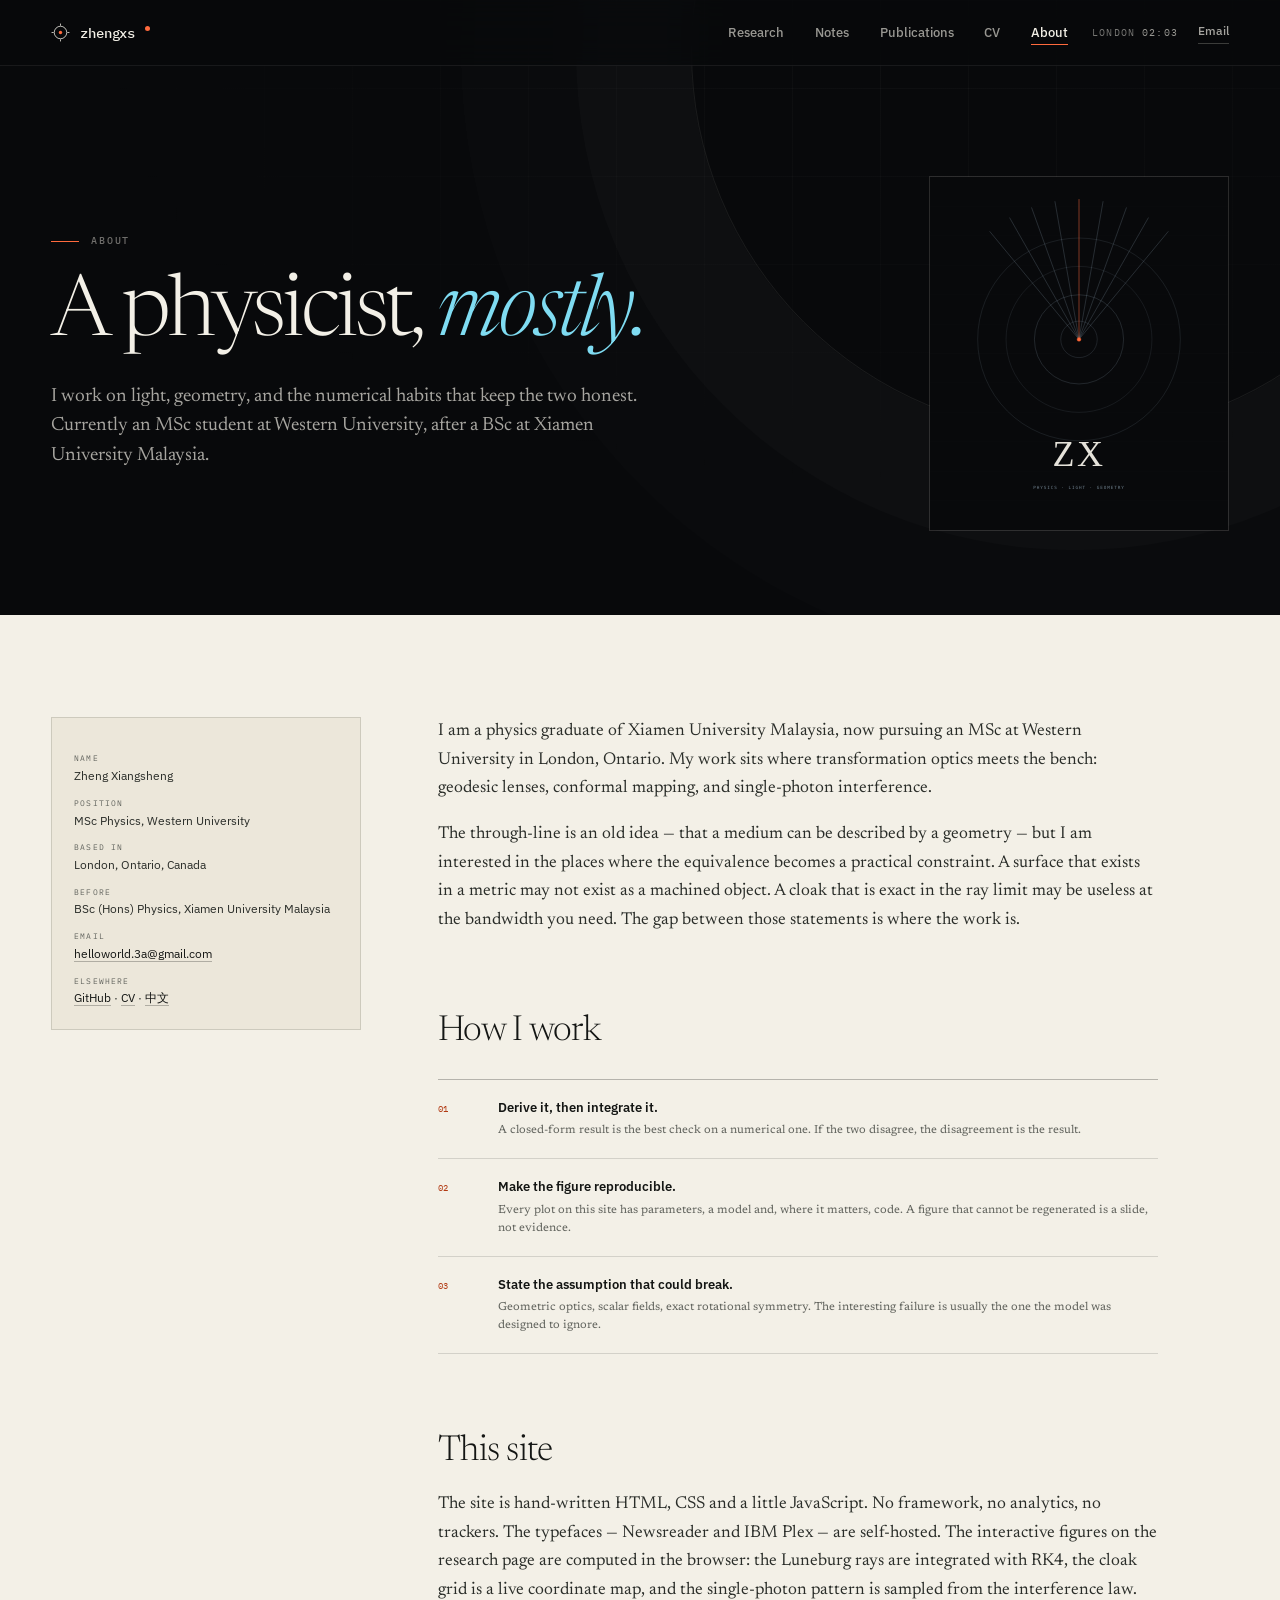
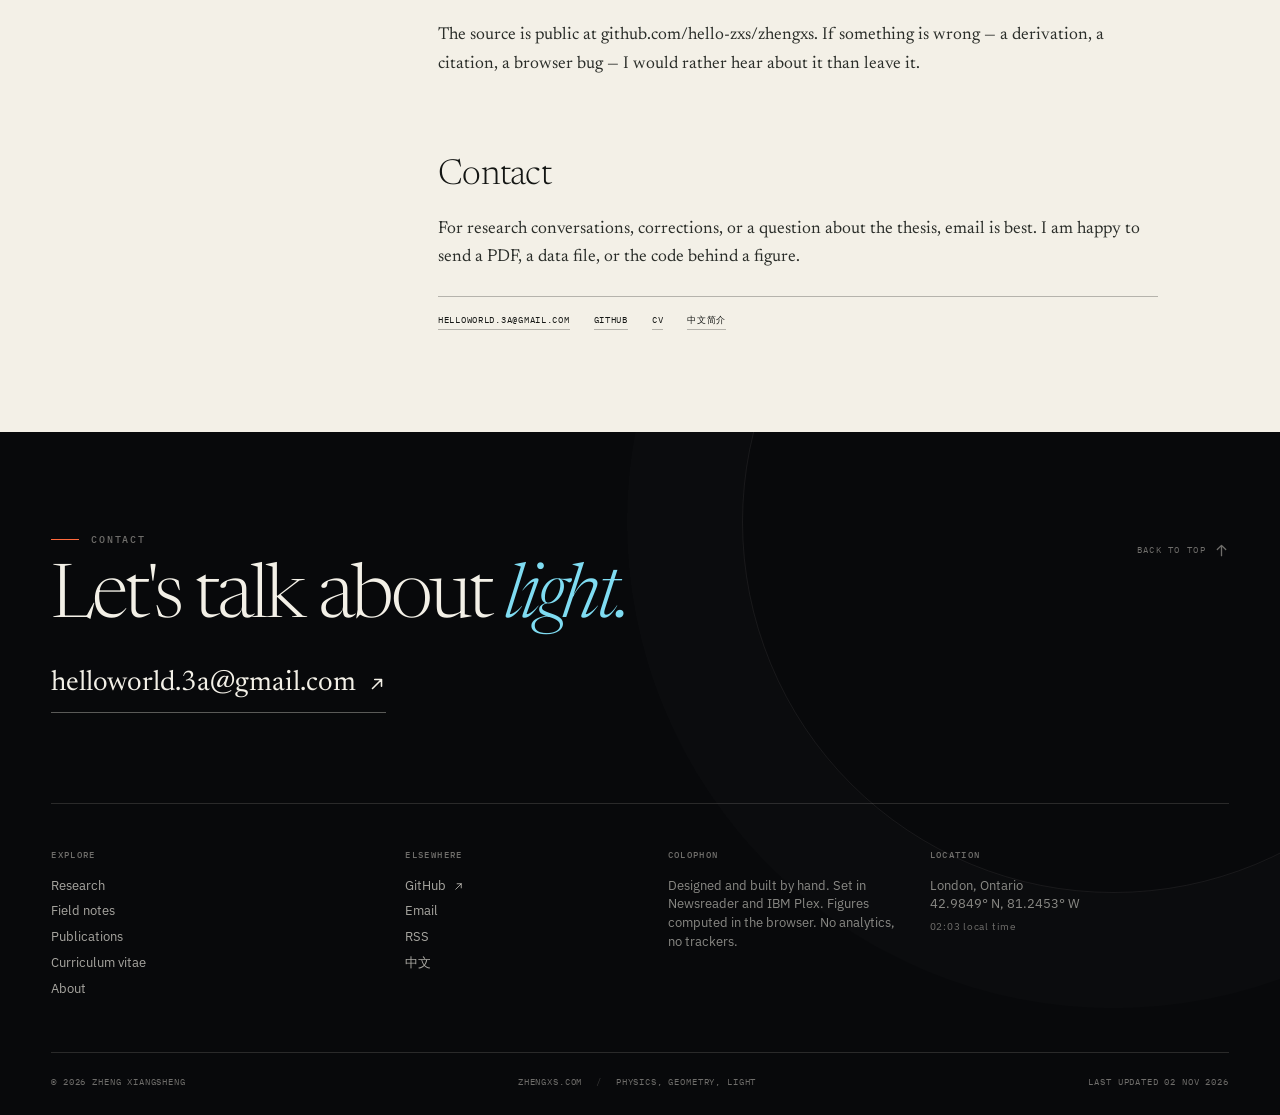
==== about/index.html @ d1e0b10e "Build the zhengxs.com research site" ====
<!doctype html>
<html lang="en">
<head>
<meta charset="utf-8">
<meta name="viewport" content="width=device-width, initial-scale=1">
<title>About — Zheng Xiangsheng</title>
<meta name="description" content="About Zheng Xiangsheng: physics, geometry, code, and the principles behind this site.">
<meta name="author" content="Zheng Xiangsheng">
<link rel="canonical" href="https://zhengxs.com/about/">
<meta name="theme-color" content="#08090B">
<meta name="color-scheme" content="light">
<meta name="robots" content="index, follow">

<meta property="og:type" content="profile">
<meta property="og:site_name" content="Zheng Xiangsheng">
<meta property="og:title" content="About — Zheng Xiangsheng">
<meta property="og:description" content="About Zheng Xiangsheng: physics, geometry, code, and the principles behind this site.">
<meta property="og:url" content="https://zhengxs.com/about/">
<meta property="og:image" content="https://zhengxs.com/assets/images/og.png">
<meta property="og:image:width" content="1200">
<meta property="og:image:height" content="630">
<meta property="og:locale" content="en_CA">

<meta name="twitter:card" content="summary_large_image">
<meta name="twitter:title" content="About — Zheng Xiangsheng">
<meta name="twitter:description" content="About Zheng Xiangsheng: physics, geometry, code, and the principles behind this site.">
<meta name="twitter:image" content="https://zhengxs.com/assets/images/og.png">

<link rel="icon" type="image/svg+xml" href="/assets/images/favicon.svg">
<link rel="icon" type="image/png" sizes="32x32" href="/assets/images/favicon-32.png">
<link rel="apple-touch-icon" href="/assets/images/apple-touch-icon.png">
<link rel="manifest" href="/site.webmanifest">
<link rel="alternate" type="application/rss+xml" title="Field notes — Zheng Xiangsheng" href="/feed.xml">
<link rel="me" href="https://github.com/hello-zxs">

<link rel="preload" href="/assets/fonts/newsreader-var.woff2" as="font" type="font/woff2" crossorigin>
<link rel="preload" href="/assets/fonts/plex-sans-var.woff2" as="font" type="font/woff2" crossorigin>
<link rel="preload" href="/assets/fonts/plex-mono-400.woff2" as="font" type="font/woff2" crossorigin>
<link rel="stylesheet" href="/assets/css/site.css">

<script>
  document.documentElement.classList.add('js');
  window.addEventListener('error', function () {
    document.documentElement.classList.remove('js');
  });
</script>
<script type="application/ld+json">
{
  "@context": "https://schema.org",
  "@type": "Person",
  "name": "Zheng Xiangsheng",
  "url": "https://zhengxs.com/",
  "jobTitle": "Physics MSc student",
  "affiliation": {
    "@type": "Organization",
    "name": "Western University"
  },
  "alumniOf": {
    "@type": "CollegeOrUniversity",
    "name": "Xiamen University Malaysia"
  },
  "knowsAbout": [
    "Transformation optics",
    "Geodesic lenses",
    "Gradient-index optics",
    "Quantum optics"
  ],
  "email": "mailto:helloworld.3a@gmail.com",
  "sameAs": [
    "https://github.com/hello-zxs"
  ]
}
</script>
</head>

<body class="page-inner">
<a class="skip" href="#main">Skip to content</a>
<header class="nav" data-nav>
  <div class="nav__inner">
    <a class="brand" href="/" aria-label="zhengxs — home">
      <svg class="brand__mark" viewBox="0 0 20 20" fill="none" aria-hidden="true">
        <circle cx="10" cy="10" r="6.6" stroke="currentColor" stroke-width="1"/>
        <circle cx="10" cy="10" r="1.8" fill="#FF6A3D"/>
        <path d="M10 .6v2.2M10 17.2v2.2M.6 10h2.2M17.2 10h2.2" stroke="currentColor" stroke-width="1"/>
      </svg>
      <span>zhengxs</span><span class="brand__dot" aria-hidden="true"></span>
    </a>
    <nav class="nav__links" aria-label="Primary">
      <a href="/research/">Research</a><a href="/notes/">Notes</a><a href="/publications/">Publications</a><a href="/cv/">CV</a><a href="/about/" class="is-active" aria-current="page">About</a>
    </nav>
    <div class="nav__meta">
      <span class="nav__clock" data-clock>LONDON <b>--:--</b></span>
      <a class="nav__mail" href="mailto:helloworld.3a@gmail.com">Email</a>
      <button class="nav__menu" type="button" data-menu-open aria-expanded="false" aria-controls="site-menu">
        <span class="nav__menu-lines" aria-hidden="true"><i></i><i></i></span>
        <span class="open-label">Menu</span><span class="close-label">Close</span>
      </button>
    </div>
  </div>
</header>
<div class="menu" id="site-menu" aria-hidden="true">
  <nav class="menu__nav" aria-label="Menu">
    <a href="/"><span>Home</span><em aria-hidden="true">01</em></a><a href="/research/"><span>Research</span><em aria-hidden="true">02</em></a><a href="/notes/"><span>Notes</span><em aria-hidden="true">03</em></a><a href="/publications/"><span>Publications</span><em aria-hidden="true">04</em></a><a href="/cv/"><span>CV</span><em aria-hidden="true">05</em></a><a href="/about/" class="is-active"><span>About</span><em aria-hidden="true">06</em></a><a href="/zh/"><span>中文</span><em aria-hidden="true">07</em></a>
  </nav>
  <div class="menu__foot">
    <div>Physics MSc · Western University<br>London, Ontario, Canada</div>
    <div><a href="mailto:helloworld.3a@gmail.com">helloworld.3a@gmail.com</a><br><a href="https://github.com/hello-zxs">github.com/hello-zxs</a></div>
  </div>
</div>

<main id="main">
<header class="masthead masthead--about">
  <div class="wrap">
    <div class="masthead__grid">
      <div>
        <p class="kicker kicker--light">About</p>
        <h1 class="masthead__title">A physicist, <em>mostly.</em></h1>
        <p class="masthead__dek">I work on light, geometry, and the numerical habits that keep the two honest. Currently an MSc student at Western University, after a BSc at Xiamen University Malaysia.</p>
      </div>
      <img class="masthead__mark" src="/assets/images/mark.svg" alt="A dark identity plate with the letters ZX and a ray diagram." width="760" height="900">
    </div>
  </div>
</header>

<section class="page-body">
  <div class="wrap">
    <div class="about-layout">
      <aside class="about-card reveal">
        <dl>
          <dt>Name</dt>
          <dd>Zheng Xiangsheng</dd>
          <dt>Position</dt>
          <dd>MSc Physics, Western University</dd>
          <dt>Based in</dt>
          <dd>London, Ontario, Canada</dd>
          <dt>Before</dt>
          <dd>BSc (Hons) Physics, Xiamen University Malaysia</dd>
          <dt>Email</dt>
          <dd><a class="text-link" href="mailto:helloworld.3a@gmail.com">helloworld.3a@gmail.com</a></dd>
          <dt>Elsewhere</dt>
          <dd><a class="text-link" href="https://github.com/hello-zxs">GitHub</a> · <a class="text-link" href="/cv/">CV</a> · <a class="text-link" href="/zh/" lang="zh-Hans">中文</a></dd>
        </dl>
      </aside>

      <div class="about-main">
        <div class="reveal">
          <p>I am a physics graduate of Xiamen University Malaysia, now pursuing an MSc at Western University in London, Ontario. My work sits where transformation optics meets the bench: geodesic lenses, conformal mapping, and single-photon interference.</p>
          <p>The through-line is an old idea — that a medium can be described by a geometry — but I am interested in the places where the equivalence becomes a practical constraint. A surface that exists in a metric may not exist as a machined object. A cloak that is exact in the ray limit may be useless at the bandwidth you need. The gap between those statements is where the work is.</p>
        </div>

        <h2>How I work</h2>
        <div class="about-principles reveal">
          <div class="about-principle">
            <span>01</span>
            <div>
              <h3>Derive it, then integrate it.</h3>
              <p>A closed-form result is the best check on a numerical one. If the two disagree, the disagreement is the result.</p>
            </div>
          </div>
          <div class="about-principle">
            <span>02</span>
            <div>
              <h3>Make the figure reproducible.</h3>
              <p>Every plot on this site has parameters, a model and, where it matters, code. A figure that cannot be regenerated is a slide, not evidence.</p>
            </div>
          </div>
          <div class="about-principle">
            <span>03</span>
            <div>
              <h3>State the assumption that could break.</h3>
              <p>Geometric optics, scalar fields, exact rotational symmetry. The interesting failure is usually the one the model was designed to ignore.</p>
            </div>
          </div>
        </div>

        <h2>This site</h2>
        <div class="reveal">
          <p>The site is hand-written HTML, CSS and a little JavaScript. No framework, no analytics, no trackers. The typefaces — Newsreader and IBM Plex — are self-hosted. The interactive figures on the <a href="/research/">research page</a> are computed in the browser: the Luneburg rays are integrated with RK4, the cloak grid is a live coordinate map, and the single-photon pattern is sampled from the interference law.</p>
          <p>The source is public at <a href="https://github.com/hello-zxs/zhengxs">github.com/hello-zxs/zhengxs</a>. If something is wrong — a derivation, a citation, a browser bug — I would rather hear about it than leave it.</p>
        </div>

        <h2>Contact</h2>
        <div class="reveal">
          <p>For research conversations, corrections, or a question about the thesis, email is best. I am happy to send a PDF, a data file, or the code behind a figure.</p>
          <div class="about-contact">
            <a href="mailto:helloworld.3a@gmail.com">helloworld.3a@gmail.com</a>
            <a href="https://github.com/hello-zxs">GitHub</a>
            <a href="/cv/">CV</a>
            <a href="/zh/" lang="zh-Hans">中文简介</a>
          </div>
        </div>
      </div>
    </div>
  </div>
</section>

</main>

<footer class="footer">
  <div class="wrap">
    <div class="footer__cta">
      <div>
        <p class="kicker kicker--light">Contact</p>
        <h2>Let's talk about <em>light.</em></h2>
        <a class="footer__email" href="mailto:helloworld.3a@gmail.com">helloworld.3a@gmail.com <svg class="arr" viewBox="0 0 16 16" aria-hidden="true"><path d="M4 12 12 4M6 4h6v6"/></svg></a>
      </div>
      <a class="footer__toplink" href="#">Back to top <svg class="arr" viewBox="0 0 16 16" aria-hidden="true"><path d="M8 13.5V2.5M3.5 7 8 2.5 12.5 7"/></svg></a>
    </div>
    <div class="footer__grid">
      <div class="footer__col">
        <h3>Explore</h3>
        <a href="/research/">Research</a>
        <a href="/notes/">Field notes</a>
        <a href="/publications/">Publications</a>
        <a href="/cv/">Curriculum vitae</a>
        <a href="/about/">About</a>
      </div>
      <div class="footer__col">
        <h3>Elsewhere</h3>
        <a href="https://github.com/hello-zxs">GitHub <svg class="arr" viewBox="0 0 16 16" aria-hidden="true"><path d="M4 12 12 4M6 4h6v6"/></svg></a>
        <a href="mailto:helloworld.3a@gmail.com">Email</a>
        <a href="/feed.xml">RSS</a>
        <a href="/zh/" lang="zh-Hans">中文</a>
      </div>
      <div class="footer__col">
        <h3>Colophon</h3>
        <p>Designed and built by hand. Set in Newsreader and IBM Plex. Figures computed in the browser. No analytics, no trackers.</p>
      </div>
      <div class="footer__col">
        <h3>Location</h3>
        <p>London, Ontario<br>42.9849° N, 81.2453° W</p>
        <p class="mono"><span data-clock>--:--</span> local time</p>
      </div>
    </div>
    <div class="footer__bottom">
      <span>© 2026 Zheng Xiangsheng</span>
      <span>zhengxs.com <span class="dotsep">/</span> Physics, geometry, light</span>
      <span>Last updated 02 Nov 2026</span>
    </div>
  </div>
</footer>

<script defer src="/assets/js/site.js"></script>

</body>
</html>
---- assets/css/site.css ----
/* ==========================================================================
   zhengxs.com - design system
   Serif for thought, sans for interface, mono for measurement.
   ========================================================================== */

@font-face {
  font-family: "Newsreader";
  src: url("../fonts/newsreader-var.woff2") format("woff2");
  font-weight: 200 800;
  font-style: normal;
  font-display: swap;
}
@font-face {
  font-family: "Newsreader";
  src: url("../fonts/newsreader-italic-var.woff2") format("woff2");
  font-weight: 200 800;
  font-style: italic;
  font-display: swap;
}
@font-face {
  font-family: "IBM Plex Sans";
  src: url("../fonts/plex-sans-var.woff2") format("woff2");
  font-weight: 400 600;
  font-style: normal;
  font-display: swap;
}
@font-face {
  font-family: "IBM Plex Mono";
  src: url("../fonts/plex-mono-400.woff2") format("woff2");
  font-weight: 400;
  font-style: normal;
  font-display: swap;
}
@font-face {
  font-family: "IBM Plex Mono";
  src: url("../fonts/plex-mono-500.woff2") format("woff2");
  font-weight: 500;
  font-style: normal;
  font-display: swap;
}

:root {
  /* palette */
  --void: #08090b;
  --void-2: #0c0e11;
  --void-3: #121519;
  --paper: #f3f0e7;
  --paper-2: #ece7da;
  --paper-3: #e4dece;
  --ink: #141614;
  --ink-2: #2a2d29;
  --muted: #63655f;
  --muted-2: #85877f;
  --hair: rgba(20, 22, 20, 0.14);
  --hair-2: rgba(20, 22, 20, 0.28);
  --hair-dark: rgba(243, 240, 231, 0.14);
  --hair-dark-2: rgba(243, 240, 231, 0.28);
  --light: #f3f0e7;
  --light-2: rgba(243, 240, 231, 0.68);
  --light-3: rgba(243, 240, 231, 0.44);
  --accent: #c2441c;
  --accent-ink: #b23a13;
  --accent-light: #ff6a3d;
  --cyan: #7fdcf2;
  --blue: #205f86;

  /* type */
  --serif: "Newsreader", "Iowan Old Style", "Palatino Linotype", "Songti SC",
    "Noto Serif CJK SC", "Source Han Serif SC", Georgia, serif;
  --sans: "IBM Plex Sans", "Helvetica Neue", Arial, "PingFang SC",
    "Hiragino Sans GB", "Microsoft YaHei", sans-serif;
  --mono: "IBM Plex Mono", "SFMono-Regular", Consolas, "Liberation Mono",
    monospace;
  --zh-serif: "Noto Serif SC", "Source Han Serif SC", "Songti SC", "STSong",
    "SimSun", var(--serif);

  /* metrics */
  --nav-h: 66px;
  --gutter: clamp(20px, 4vw, 56px);
  --max: 1400px;
  --ease: cubic-bezier(0.22, 1, 0.36, 1);
  --ease-io: cubic-bezier(0.65, 0, 0.35, 1);
  --shadow: 0 24px 80px rgba(8, 9, 11, 0.16);
}

/* --------------------------------------------------------------------------
   reset / base
   -------------------------------------------------------------------------- */
*,
*::before,
*::after {
  box-sizing: border-box;
}
html {
  -webkit-text-size-adjust: 100%;
  scroll-behavior: smooth;
  scroll-padding-top: calc(var(--nav-h) + 26px);
}
body {
  margin: 0;
  background: var(--paper);
  color: var(--ink);
  font-family: var(--sans);
  font-size: 16px;
  line-height: 1.6;
  -webkit-font-smoothing: antialiased;
  -moz-osx-font-smoothing: grayscale;
  text-rendering: optimizeLegibility;
  overflow-x: hidden;
}
body.menu-open {
  overflow: hidden;
}
::selection {
  background: var(--accent);
  color: var(--paper);
}
img,
svg,
canvas {
  display: block;
  max-width: 100%;
}
img {
  height: auto;
}
a {
  color: inherit;
  text-decoration: none;
}
button,
input {
  font: inherit;
  color: inherit;
}
button {
  background: none;
  border: 0;
  cursor: pointer;
}
h1,
h2,
h3,
h4,
p,
figure,
blockquote,
ol,
ul {
  margin: 0;
}
ol,
ul {
  padding: 0;
  list-style: none;
}
hr {
  border: 0;
  border-top: 1px solid var(--hair);
}
:focus-visible {
  outline: 2px solid var(--accent);
  outline-offset: 4px;
  border-radius: 1px;
}
.hero :focus-visible,
.masthead :focus-visible,
.thesis-band :focus-visible,
.footer :focus-visible,
.lab :focus-visible,
.nav :focus-visible,
.menu :focus-visible {
  outline-color: var(--accent-light);
}
.skip {
  position: fixed;
  top: 8px;
  left: 8px;
  z-index: 300;
  transform: translateY(-160%);
  padding: 10px 14px;
  background: var(--paper);
  color: var(--ink);
  font: 500 12px/1 var(--mono);
  letter-spacing: 0.04em;
  transition: transform 0.2s var(--ease);
}
.skip:focus {
  transform: none;
}
.wrap {
  width: 100%;
  max-width: var(--max);
  margin-inline: auto;
  padding-inline: var(--gutter);
}
.wrap--narrow {
  max-width: 980px;
}
.wrap--text {
  max-width: 780px;
}
.mono {
  font-family: var(--mono);
  font-size: 11px;
  line-height: 1.5;
  letter-spacing: 0.12em;
  text-transform: uppercase;
}
.sr-only {
  position: absolute;
  width: 1px;
  height: 1px;
  padding: 0;
  margin: -1px;
  overflow: hidden;
  clip: rect(0, 0, 0, 0);
  white-space: nowrap;
  border: 0;
}
.nowrap {
  white-space: nowrap;
}

/* --------------------------------------------------------------------------
   typographic components
   -------------------------------------------------------------------------- */
.kicker {
  display: flex;
  align-items: center;
  gap: 12px;
  font-family: var(--mono);
  font-size: 10px;
  font-weight: 500;
  line-height: 1;
  letter-spacing: 0.18em;
  text-transform: uppercase;
  color: var(--muted);
}
.kicker::before {
  content: "";
  width: 28px;
  height: 1px;
  background: var(--accent);
  flex: 0 0 auto;
}
.kicker--light {
  color: var(--light-3);
}
.kicker--light::before {
  background: var(--accent-light);
}
.kicker__no {
  color: var(--accent-ink);
}
.kicker--light .kicker__no {
  color: var(--accent-light);
}
.h2 {
  font-family: var(--serif);
  font-weight: 300;
  font-size: clamp(2.4rem, 4.6vw, 4.6rem);
  line-height: 0.98;
  letter-spacing: -0.032em;
  text-wrap: balance;
}
.h2 em,
.display em,
.masthead__title em,
.statement__text em {
  font-style: italic;
  font-weight: 300;
}
.lead {
  max-width: 46ch;
  font-family: var(--sans);
  font-size: clamp(1rem, 1.25vw, 1.15rem);
  line-height: 1.55;
  color: var(--light-2);
}
.lead-2 {
  max-width: 58ch;
  font-family: var(--serif);
  font-size: clamp(1.15rem, 1.5vw, 1.4rem);
  line-height: 1.5;
  color: var(--ink-2);
}
.section {
  padding-block: clamp(72px, 10vw, 140px);
}
.section--rule {
  border-top: 1px solid var(--hair);
}
.section-head {
  display: grid;
  grid-template-columns: minmax(0, 1fr) minmax(0, 1fr);
  gap: clamp(24px, 5vw, 88px);
  align-items: end;
  margin-bottom: clamp(40px, 5vw, 72px);
}
.section-head .h2 {
  margin-top: 26px;
}
.section-head__aside {
  max-width: 42ch;
  padding-bottom: 0.5rem;
  font-family: var(--serif);
  font-size: 1.08rem;
  line-height: 1.55;
  color: var(--muted);
}
.section-head__aside a {
  color: var(--ink);
}

/* links */
.link {
  display: inline-flex;
  align-items: center;
  gap: 8px;
  font-family: var(--sans);
  font-size: 13px;
  font-weight: 500;
  line-height: 1.2;
  color: inherit;
  border-bottom: 1px solid var(--hair-dark-2);
  padding-bottom: 3px;
  transition: border-color 0.25s var(--ease), color 0.25s var(--ease);
}
.link:hover {
  border-color: currentColor;
}
.link--light {
  color: var(--light);
  border-color: rgba(243, 240, 231, 0.32);
}
.link--dark {
  color: var(--ink);
  border-color: var(--hair-2);
}
.link--accent {
  color: var(--accent-ink);
  border-color: rgba(194, 68, 28, 0.4);
}
.link .arr {
  transition: transform 0.3s var(--ease);
}
.link:hover .arr {
  transform: translateX(3px);
}

.btn {
  display: inline-flex;
  align-items: center;
  justify-content: center;
  gap: 12px;
  min-height: 48px;
  padding: 0 20px;
  border: 1px solid transparent;
  border-radius: 2px;
  font-family: var(--sans);
  font-size: 12.5px;
  font-weight: 500;
  letter-spacing: 0.01em;
  line-height: 1;
  white-space: nowrap;
  transition: background-color 0.28s var(--ease), color 0.28s var(--ease),
    border-color 0.28s var(--ease), transform 0.28s var(--ease);
}
.btn .arr {
  transition: transform 0.3s var(--ease);
}
.btn:hover .arr {
  transform: translateX(3px);
}
.btn--light {
  background: var(--paper);
  color: var(--ink);
  border-color: var(--paper);
}
.btn--light:hover {
  background: var(--accent);
  border-color: var(--accent);
  color: var(--paper);
}
.btn--dark {
  background: var(--ink);
  color: var(--paper);
  border-color: var(--ink);
}
.btn--dark:hover {
  background: var(--accent);
  border-color: var(--accent);
}
.btn--ghost {
  background: transparent;
  color: var(--light);
  border-color: rgba(243, 240, 231, 0.28);
}
.btn--ghost:hover {
  border-color: var(--light);
  background: rgba(243, 240, 231, 0.06);
}
.btn--line {
  background: transparent;
  color: var(--ink);
  border-color: var(--hair-2);
}
.btn--line:hover {
  background: var(--ink);
  border-color: var(--ink);
  color: var(--paper);
}
.btn--sm {
  min-height: 38px;
  padding: 0 14px;
  font-size: 11.5px;
}
.arr {
  width: 15px;
  height: 15px;
  flex: 0 0 auto;
}
.arr path {
  fill: none;
  stroke: currentColor;
  stroke-width: 1.4;
  stroke-linecap: round;
  stroke-linejoin: round;
}

/* --------------------------------------------------------------------------
   navigation
   -------------------------------------------------------------------------- */
.nav {
  position: fixed;
  inset: 0 0 auto 0;
  z-index: 120;
  height: var(--nav-h);
  background: rgba(8, 9, 11, 0.7);
  border-bottom: 1px solid rgba(243, 240, 231, 0.07);
  -webkit-backdrop-filter: blur(20px) saturate(150%);
  backdrop-filter: blur(20px) saturate(150%);
  transition: background-color 0.35s var(--ease),
    border-color 0.35s var(--ease);
}
.nav.is-scrolled {
  background: rgba(8, 9, 11, 0.96);
  border-bottom-color: rgba(243, 240, 231, 0.12);
}
.page-paper .nav {
  background: rgba(8, 9, 11, 0.95);
}
.page-paper .nav.is-scrolled {
  background: rgba(8, 9, 11, 0.98);
}
.nav__inner {
  width: 100%;
  max-width: var(--max);
  height: 100%;
  margin-inline: auto;
  padding-inline: var(--gutter);
  display: flex;
  align-items: center;
  justify-content: space-between;
  gap: 24px;
}
.brand {
  display: inline-flex;
  align-items: center;
  gap: 10px;
  color: var(--light);
  font-family: var(--mono);
  font-size: 14px;
  font-weight: 500;
  letter-spacing: -0.01em;
  line-height: 1;
}
.brand__mark {
  width: 19px;
  height: 19px;
  color: rgba(243, 240, 231, 0.82);
  transition: transform 0.6s var(--ease);
}
.brand:hover .brand__mark {
  transform: rotate(90deg);
}
.brand__dot {
  display: inline-block;
  align-self: flex-start;
  width: 5px;
  height: 5px;
  margin-top: 3px;
  border-radius: 50%;
  background: var(--accent-light);
}
.nav__links {
  display: flex;
  align-items: center;
  gap: clamp(18px, 2.4vw, 36px);
  margin-left: auto;
}
.nav__links a {
  position: relative;
  padding: 6px 0;
  font-family: var(--sans);
  font-size: 12.5px;
  font-weight: 500;
  line-height: 1;
  color: rgba(243, 240, 231, 0.62);
  transition: color 0.25s var(--ease);
}
.nav__links a::after {
  content: "";
  position: absolute;
  left: 0;
  bottom: 0;
  width: 100%;
  height: 1px;
  background: var(--accent-light);
  transform: scaleX(0);
  transform-origin: left;
  transition: transform 0.35s var(--ease);
}
.nav__links a:hover,
.nav__links a.is-active {
  color: var(--light);
}
.nav__links a:hover::after,
.nav__links a.is-active::after {
  transform: scaleX(1);
}
.nav__meta {
  display: flex;
  align-items: center;
  gap: 20px;
  min-width: 0;
}
.nav__clock {
  font-family: var(--mono);
  font-size: 9.5px;
  font-weight: 400;
  letter-spacing: 0.12em;
  color: rgba(243, 240, 231, 0.48);
  white-space: nowrap;
  font-variant-numeric: tabular-nums;
}
.nav__clock b {
  font-weight: 400;
  color: rgba(243, 240, 231, 0.62);
}
.nav__mail {
  font-family: var(--sans);
  font-size: 12px;
  font-weight: 500;
  color: rgba(243, 240, 231, 0.68);
  border-bottom: 1px solid rgba(243, 240, 231, 0.22);
  padding-bottom: 2px;
  transition: color 0.25s var(--ease), border-color 0.25s var(--ease);
}
.nav__mail:hover {
  color: var(--light);
  border-color: var(--light);
}
.nav__menu {
  display: none;
  align-items: center;
  gap: 9px;
  padding: 8px 0;
  color: var(--light);
  font-family: var(--mono);
  font-size: 9.5px;
  letter-spacing: 0.14em;
  text-transform: uppercase;
}
.nav__menu-lines {
  display: flex;
  flex-direction: column;
  gap: 4px;
}
.nav__menu-lines i {
  display: block;
  width: 18px;
  height: 1px;
  background: currentColor;
  transition: transform 0.3s var(--ease);
}
.nav__menu .close-label {
  display: none;
}
body.menu-open .nav__menu .open-label,
body.menu-open .nav__menu-lines {
  display: none;
}
body.menu-open .nav__menu .close-label {
  display: inline;
}

/* mobile menu */
.menu {
  position: fixed;
  inset: 0;
  z-index: 110;
  background: var(--void);
  color: var(--light);
  display: flex;
  flex-direction: column;
  padding: calc(var(--nav-h) + 24px) var(--gutter) 32px;
  opacity: 0;
  visibility: hidden;
  transition: opacity 0.4s var(--ease), visibility 0.4s;
  overflow-y: auto;
}
.menu.is-open {
  opacity: 1;
  visibility: visible;
}
.menu__nav {
  display: flex;
  flex-direction: column;
  border-top: 1px solid var(--hair-dark);
}
.menu__nav a {
  display: flex;
  align-items: baseline;
  justify-content: space-between;
  gap: 24px;
  padding: 18px 0;
  border-bottom: 1px solid var(--hair-dark);
  font-family: var(--serif);
  font-size: clamp(2rem, 7vw, 3rem);
  font-weight: 300;
  letter-spacing: -0.02em;
  line-height: 1;
  opacity: 0;
  transform: translateY(12px);
  transition: opacity 0.5s var(--ease), transform 0.5s var(--ease);
}
.menu.is-open .menu__nav a {
  opacity: 1;
  transform: none;
}
.menu__nav a span {
  flex: 1;
}
.menu__nav a em {
  font-family: var(--mono);
  font-size: 10px;
  font-style: normal;
  letter-spacing: 0.14em;
  color: var(--accent-light);
}
.menu__foot {
  margin-top: auto;
  padding-top: 40px;
  display: flex;
  flex-wrap: wrap;
  gap: 16px 32px;
  justify-content: space-between;
  align-items: end;
  font-family: var(--mono);
  font-size: 10px;
  letter-spacing: 0.1em;
  text-transform: uppercase;
  color: var(--light-3);
}
.menu__foot a {
  color: var(--light-2);
  border-bottom: 1px solid var(--hair-dark-2);
  padding-bottom: 3px;
}

/* --------------------------------------------------------------------------
   home hero
   -------------------------------------------------------------------------- */
.page-home {
  background: var(--paper);
}
.hero {
  position: relative;
  display: flex;
  flex-direction: column;
  justify-content: space-between;
  min-height: 100svh;
  padding: calc(var(--nav-h) + 34px) 0 0;
  background: var(--void);
  color: var(--light);
  overflow: hidden;
  isolation: isolate;
}
.hero__canvas {
  position: absolute;
  inset: 0 0 0 auto;
  width: 62%;
  height: 100%;
  z-index: 0;
  cursor: crosshair;
}
.hero__veil {
  position: absolute;
  inset: 0;
  z-index: 1;
  pointer-events: none;
  background:
    radial-gradient(110% 90% at 20% 40%, rgba(8, 9, 11, 0.93) 0%, rgba(8, 9, 11, 0.55) 40%, rgba(8, 9, 11, 0) 62%),
    linear-gradient(180deg, rgba(8, 9, 11, 0.55) 0%, rgba(8, 9, 11, 0) 26%, rgba(8, 9, 11, 0) 72%, rgba(8, 9, 11, 0.72) 100%);
}
.hero__inner {
  position: relative;
  z-index: 2;
  width: 100%;
  max-width: var(--max);
  margin: 0 auto;
  padding: 0 var(--gutter);
  flex: 1;
  display: flex;
  align-items: center;
}
.hero__copy {
  width: min(100%, 820px);
  padding: clamp(28px, 5vh, 64px) 0;
}
.eyebrow {
  display: flex;
  align-items: center;
  gap: 10px;
  margin-bottom: clamp(22px, 3.4vh, 40px);
  font-family: var(--mono);
  font-size: 10px;
  font-weight: 500;
  letter-spacing: 0.18em;
  text-transform: uppercase;
  color: var(--light-3);
}
.eyebrow::before {
  content: "";
  width: 7px;
  height: 7px;
  border-radius: 50%;
  background: var(--accent-light);
  box-shadow: 0 0 14px rgba(255, 106, 61, 0.65);
}
.display {
  font-family: var(--serif);
  font-weight: 300;
  font-size: clamp(3.4rem, 8.2vw, 8.4rem);
  line-height: 0.9;
  letter-spacing: -0.045em;
  text-wrap: balance;
}
.display em {
  color: var(--paper);
}
.display .display__dot {
  display: inline-block;
  width: 0.16em;
  height: 0.16em;
  min-width: 9px;
  min-height: 9px;
  margin-left: 0.04em;
  border-radius: 50%;
  background: var(--accent-light);
  vertical-align: 0.08em;
}
.hero .lead {
  margin-top: clamp(22px, 3.2vh, 34px);
  max-width: 44ch;
}
.hero__actions {
  display: flex;
  flex-wrap: wrap;
  align-items: center;
  gap: 14px 28px;
  margin-top: clamp(26px, 4vh, 42px);
}
.hero__instrument {
  position: absolute;
  z-index: 2;
  right: var(--gutter);
  top: calc(var(--nav-h) + 28px);
  display: flex;
  flex-direction: column;
  align-items: flex-end;
  gap: 7px;
  font-family: var(--mono);
  font-size: 9px;
  line-height: 1.5;
  letter-spacing: 0.14em;
  text-transform: uppercase;
  color: rgba(243, 240, 231, 0.38);
  text-align: right;
  pointer-events: none;
}
.hero__instrument b {
  font-weight: 400;
  color: rgba(243, 240, 231, 0.68);
}
.hero__hint {
  position: absolute;
  z-index: 2;
  right: var(--gutter);
  bottom: 132px;
  display: flex;
  align-items: center;
  gap: 9px;
  font-family: var(--mono);
  font-size: 9px;
  letter-spacing: 0.14em;
  text-transform: uppercase;
  color: rgba(243, 240, 231, 0.32);
  pointer-events: none;
}
.hero__hint i {
  display: block;
  width: 22px;
  height: 1px;
  background: rgba(243, 240, 231, 0.28);
}
.hero__foot {
  position: relative;
  z-index: 2;
  display: grid;
  grid-template-columns: 1.25fr 1fr 1.1fr 1fr;
  border-top: 1px solid var(--hair-dark);
  background: rgba(8, 9, 11, 0.28);
  -webkit-backdrop-filter: blur(6px);
  backdrop-filter: blur(6px);
}
.hero__datum {
  min-width: 0;
  padding: 17px var(--gutter) 19px;
  border-left: 1px solid var(--hair-dark);
}
.hero__datum:first-child {
  border-left: 0;
}
.hero__datum span {
  display: block;
  margin-bottom: 6px;
  font-family: var(--mono);
  font-size: 8.5px;
  font-weight: 500;
  letter-spacing: 0.16em;
  text-transform: uppercase;
  color: var(--light-3);
}
.hero__datum strong {
  display: flex;
  align-items: center;
  gap: 8px;
  font-family: var(--sans);
  font-size: 12.5px;
  font-weight: 400;
  line-height: 1.3;
  color: rgba(243, 240, 231, 0.8);
}
.hero__datum .dot {
  width: 5px;
  height: 5px;
  border-radius: 50%;
  background: var(--accent-light);
  box-shadow: 0 0 10px rgba(255, 106, 61, 0.6);
  flex: 0 0 auto;
}
.hero__caption {
  position: absolute;
  z-index: 2;
  left: 50%;
  bottom: 96px;
  max-width: 360px;
  font-family: var(--mono);
  font-size: 8.5px;
  line-height: 1.6;
  letter-spacing: 0.1em;
  text-transform: uppercase;
  color: rgba(243, 240, 231, 0.3);
  pointer-events: none;
}

/* --------------------------------------------------------------------------
   statement
   -------------------------------------------------------------------------- */
.statement {
  padding-block: clamp(78px, 11vw, 150px);
  border-bottom: 1px solid var(--hair);
}
.statement__grid {
  display: grid;
  grid-template-columns: minmax(0, 2fr) minmax(0, 1fr);
  gap: clamp(32px, 7vw, 120px);
  align-items: start;
}
.statement__text {
  max-width: 20ch;
  margin-top: 28px;
  font-family: var(--serif);
  font-weight: 300;
  font-size: clamp(2.2rem, 5vw, 4.9rem);
  line-height: 1.02;
  letter-spacing: -0.035em;
  text-wrap: balance;
}
.statement__text em {
  color: var(--accent-ink);
}
.statement__side {
  max-width: 40ch;
  padding-top: 42px;
}
.statement__side p {
  font-family: var(--serif);
  font-size: 1.05rem;
  line-height: 1.62;
  color: var(--ink-2);
}
.statement__side p + p {
  margin-top: 1em;
  color: var(--muted);
}
.statement__side .link {
  margin-top: 24px;
  color: var(--ink);
}
.statement__meta {
  display: flex;
  flex-wrap: wrap;
  gap: 10px 22px;
  margin-top: 38px;
  padding-top: 18px;
  border-top: 1px solid var(--hair);
  font-family: var(--mono);
  font-size: 9.5px;
  letter-spacing: 0.12em;
  text-transform: uppercase;
  color: var(--muted);
}
.statement__meta span {
  display: inline-flex;
  align-items: center;
  gap: 8px;
}
.statement__meta i {
  width: 4px;
  height: 4px;
  border-radius: 50%;
  background: var(--accent);
}

/* --------------------------------------------------------------------------
   research threads
   -------------------------------------------------------------------------- */
.threads {
  display: grid;
  grid-template-columns: repeat(3, minmax(0, 1fr));
  gap: clamp(18px, 2.6vw, 34px);
}
.thread {
  display: flex;
  flex-direction: column;
  min-width: 0;
}
.thread__fig {
  position: relative;
  aspect-ratio: 4 / 3;
  overflow: hidden;
  background: var(--void);
  border-radius: 2px;
  isolation: isolate;
}
.thread__fig img {
  width: 100%;
  height: 100%;
  object-fit: cover;
  transition: transform 0.9s var(--ease);
  opacity: 1;
}
.thread:hover .thread__fig img {
  transform: scale(1.035);
  opacity: 1;
}
.thread__fig::after {
  content: "";
  position: absolute;
  inset: 0;
  border: 1px solid rgba(243, 240, 231, 0.08);
  pointer-events: none;
}
.thread__body {
  display: flex;
  flex-direction: column;
  flex: 1;
  padding-top: 18px;
}
.thread__top {
  display: flex;
  align-items: baseline;
  justify-content: space-between;
  gap: 12px;
  margin-bottom: 12px;
}
.thread__no {
  font-family: var(--mono);
  font-size: 9.5px;
  letter-spacing: 0.14em;
  color: var(--accent-ink);
}
.thread__tag {
  font-family: var(--mono);
  font-size: 8.5px;
  letter-spacing: 0.12em;
  text-transform: uppercase;
  color: var(--muted);
}
.thread h3 {
  font-family: var(--serif);
  font-weight: 300;
  font-size: clamp(1.55rem, 2vw, 2rem);
  line-height: 1.05;
  letter-spacing: -0.02em;
}
.thread__body p {
  margin-top: 10px;
  max-width: 34ch;
  font-family: var(--sans);
  font-size: 13.5px;
  line-height: 1.55;
  color: var(--muted);
}
.thread__more {
  display: inline-flex;
  align-items: center;
  gap: 8px;
  margin-top: auto;
  padding-top: 18px;
  font-family: var(--mono);
  font-size: 9px;
  letter-spacing: 0.14em;
  text-transform: uppercase;
  color: var(--ink);
}
.thread__more .arr {
  width: 13px;
  height: 13px;
  transition: transform 0.3s var(--ease);
}
.thread:hover .thread__more .arr {
  transform: translateX(4px);
}

/* --------------------------------------------------------------------------
   thesis band
   -------------------------------------------------------------------------- */
.thesis-band {
  position: relative;
  overflow: hidden;
  background: var(--void);
  color: var(--light);
  padding-block: clamp(76px, 10vw, 132px);
  isolation: isolate;
}
.thesis-band::before {
  content: "";
  position: absolute;
  z-index: -1;
  width: 70vw;
  height: 70vw;
  max-width: 900px;
  max-height: 900px;
  right: -22vw;
  top: -28vw;
  border: 1px solid rgba(243, 240, 231, 0.06);
  border-radius: 50%;
  box-shadow: 0 0 0 12vw rgba(243, 240, 231, 0.012),
    0 0 0 24vw rgba(243, 240, 231, 0.008);
  pointer-events: none;
}
.thesis-band__grid {
  display: grid;
  grid-template-columns: minmax(0, 1.08fr) minmax(0, 0.92fr);
  gap: clamp(36px, 6vw, 96px);
  align-items: center;
}
.thesis-band .kicker {
  color: var(--light-3);
}
.thesis-band h2 {
  max-width: 16ch;
  margin-top: 24px;
  font-family: var(--serif);
  font-weight: 300;
  font-size: clamp(2.5rem, 4.4vw, 4.5rem);
  line-height: 1;
  letter-spacing: -0.035em;
  text-wrap: balance;
}
.thesis-band h2 em {
  color: var(--cyan);
  font-style: italic;
}
.thesis-band__dek {
  max-width: 48ch;
  margin-top: 24px;
  font-family: var(--serif);
  font-size: 1.12rem;
  line-height: 1.55;
  color: var(--light-2);
}
.thesis-band__meta {
  display: flex;
  flex-wrap: wrap;
  gap: 8px 24px;
  margin-top: 22px;
  font-family: var(--mono);
  font-size: 9px;
  letter-spacing: 0.12em;
  text-transform: uppercase;
  color: var(--light-3);
}
.thesis-band__actions {
  display: flex;
  flex-wrap: wrap;
  gap: 12px;
  margin-top: 30px;
}
.thesis-band__fig {
  position: relative;
  min-width: 0;
}
.thesis-band__fig img {
  width: 100%;
  border: 1px solid rgba(243, 240, 231, 0.1);
  background: var(--void);
}
.thesis-band__fig figcaption {
  margin-top: 12px;
  font-family: var(--mono);
  font-size: 9.5px;
  line-height: 1.6;
  letter-spacing: 0.1em;
  text-transform: uppercase;
  color: rgba(243, 240, 231, 0.55);
}

/* --------------------------------------------------------------------------
   notes list
   -------------------------------------------------------------------------- */
.notes-section {
  background: var(--paper-2);
  border-top: 1px solid var(--hair);
  border-bottom: 1px solid var(--hair);
}
.notes-list {
  border-top: 1px solid var(--hair);
}
.note-row {
  position: relative;
  display: grid;
  grid-template-columns: 58px 150px minmax(0, 1fr) 160px;
  gap: 24px;
  align-items: baseline;
  padding: 26px 10px 26px 0;
  border-bottom: 1px solid var(--hair);
  transition: background-color 0.3s var(--ease), padding-left 0.3s var(--ease);
}
.note-row:hover {
  background: rgba(255, 255, 255, 0.28);
  padding-left: 12px;
}
.note-row__index {
  font-family: var(--mono);
  font-size: 9.5px;
  letter-spacing: 0.1em;
  color: var(--accent-ink);
}
.note-row__date {
  font-family: var(--mono);
  font-size: 9.5px;
  letter-spacing: 0.08em;
  text-transform: uppercase;
  color: var(--muted);
}
.note-row__main h3 {
  font-family: var(--serif);
  font-weight: 300;
  font-size: clamp(1.4rem, 2.2vw, 2rem);
  line-height: 1.12;
  letter-spacing: -0.02em;
}
.note-row__main p {
  max-width: 58ch;
  margin-top: 7px;
  font-family: var(--sans);
  font-size: 13px;
  line-height: 1.5;
  color: var(--muted);
}
.note-row__meta {
  display: flex;
  flex-direction: column;
  align-items: flex-end;
  gap: 5px;
  font-family: var(--mono);
  font-size: 8.5px;
  letter-spacing: 0.1em;
  text-transform: uppercase;
  color: var(--muted);
  text-align: right;
}
.note-row__meta .arr {
  width: 14px;
  height: 14px;
  margin-top: 10px;
  color: var(--ink);
  transition: transform 0.3s var(--ease);
}
.note-row:hover .note-row__meta .arr {
  transform: translate(3px, -3px);
}

/* --------------------------------------------------------------------------
   now panel
   -------------------------------------------------------------------------- */
.now {
  padding-block: clamp(68px, 8vw, 104px);
}
.now__head {
  display: flex;
  align-items: end;
  justify-content: space-between;
  gap: 24px;
  margin-bottom: 34px;
}
.now__head .h2 {
  margin-top: 22px;
  font-size: clamp(2rem, 3.6vw, 3.6rem);
}
.now__grid {
  display: grid;
  grid-template-columns: repeat(4, minmax(0, 1fr));
  border-top: 1px solid var(--hair-2);
  border-bottom: 1px solid var(--hair-2);
}
.now__cell {
  min-width: 0;
  padding: 24px 26px 28px 0;
  border-left: 1px solid var(--hair);
}
.now__cell:first-child {
  border-left: 0;
}
.now__cell + .now__cell {
  padding-left: 26px;
}
.now__cell span {
  display: block;
  margin-bottom: 12px;
  font-family: var(--mono);
  font-size: 8.5px;
  letter-spacing: 0.16em;
  text-transform: uppercase;
  color: var(--muted);
}
.now__cell strong {
  display: block;
  max-width: 26ch;
  font-family: var(--serif);
  font-size: 1.18rem;
  font-weight: 400;
  line-height: 1.3;
  color: var(--ink);
}
.now__cell small {
  display: block;
  margin-top: 10px;
  font-family: var(--sans);
  font-size: 11.5px;
  line-height: 1.45;
  color: var(--muted);
}

/* --------------------------------------------------------------------------
   footer
   -------------------------------------------------------------------------- */
.footer {
  position: relative;
  overflow: hidden;
  background: var(--void);
  color: var(--light);
  padding: clamp(64px, 8vw, 108px) 0 26px;
  isolation: isolate;
}
.footer::before {
  content: "";
  position: absolute;
  z-index: -1;
  right: -16vw;
  top: -22vw;
  width: 58vw;
  height: 58vw;
  max-width: 820px;
  max-height: 820px;
  border: 1px solid rgba(243, 240, 231, 0.07);
  border-radius: 50%;
  box-shadow: 0 0 0 9vw rgba(243, 240, 231, 0.012);
  pointer-events: none;
}
.footer__cta {
  display: flex;
  align-items: flex-start;
  justify-content: space-between;
  gap: 40px;
  padding-bottom: clamp(56px, 7vw, 96px);
  border-bottom: 1px solid var(--hair-dark);
}
.footer__cta h2 {
  margin-top: 20px;
  font-family: var(--serif);
  font-weight: 300;
  font-size: clamp(2.6rem, 5.8vw, 6rem);
  line-height: 0.95;
  letter-spacing: -0.04em;
}
.footer__cta h2 em {
  color: var(--cyan);
}
.footer__email {
  display: inline-flex;
  align-items: center;
  gap: 12px;
  margin-top: 26px;
  font-family: var(--serif);
  font-size: clamp(1.2rem, 2.2vw, 1.8rem);
  color: var(--light);
  border-bottom: 1px solid rgba(243, 240, 231, 0.35);
  padding-bottom: 6px;
  transition: color 0.25s var(--ease), border-color 0.25s var(--ease);
}
.footer__email:hover {
  color: var(--accent-light);
  border-color: var(--accent-light);
}
.footer__email .arr {
  width: 18px;
  height: 18px;
}
.footer__toplink {
  flex: 0 0 auto;
  display: inline-flex;
  align-items: center;
  gap: 8px;
  font-family: var(--mono);
  font-size: 9px;
  letter-spacing: 0.14em;
  text-transform: uppercase;
  color: var(--light-3);
  padding-top: 8px;
}
.footer__toplink:hover {
  color: var(--light);
}
.footer__grid {
  display: grid;
  grid-template-columns: 1.4fr 1fr 1fr 1.3fr;
  gap: 32px;
  padding: 44px 0 48px;
}
.footer__col h3 {
  margin-bottom: 14px;
  font-family: var(--mono);
  font-size: 8.5px;
  font-weight: 500;
  letter-spacing: 0.16em;
  text-transform: uppercase;
  color: var(--light-3);
}
.footer__col a,
.footer__col p {
  display: block;
  margin-bottom: 7px;
  font-family: var(--sans);
  font-size: 12.5px;
  line-height: 1.5;
  color: var(--light-2);
}
.footer__col a:hover {
  color: var(--light);
}
.footer__col .arr {
  display: inline-block;
  vertical-align: -2px;
  margin-left: 4px;
  width: 11px;
  height: 11px;
}
.footer__col p {
  color: rgba(243, 240, 231, 0.55);
  max-width: 30ch;
}
.footer__col .mono {
  font-size: 9.5px;
  letter-spacing: 0.08em;
  color: var(--light-3);
  text-transform: none;
}
.footer__bottom {
  display: flex;
  flex-wrap: wrap;
  align-items: center;
  justify-content: space-between;
  gap: 12px 24px;
  padding-top: 22px;
  border-top: 1px solid var(--hair-dark);
  font-family: var(--mono);
  font-size: 8.5px;
  letter-spacing: 0.1em;
  text-transform: uppercase;
  color: var(--light-3);
}
.footer__bottom .dotsep {
  margin: 0 8px;
  color: rgba(243, 240, 231, 0.2);
}
.footer__clock {
  font-variant-numeric: tabular-nums;
}

/* --------------------------------------------------------------------------
   interior masthead
   -------------------------------------------------------------------------- */
.masthead {
  position: relative;
  overflow: hidden;
  padding: calc(var(--nav-h) + clamp(56px, 9vw, 110px)) 0 clamp(48px, 7vw, 84px);
  background: var(--void);
  color: var(--light);
  isolation: isolate;
}
.masthead::before {
  content: "";
  position: absolute;
  inset: 0;
  z-index: -2;
  background-image: linear-gradient(rgba(243, 240, 231, 0.032) 1px, transparent 1px),
    linear-gradient(90deg, rgba(243, 240, 231, 0.032) 1px, transparent 1px);
  background-size: 88px 88px;
  mask-image: radial-gradient(90% 100% at 70% 10%, #000 0%, transparent 72%);
}
.masthead::after {
  content: "";
  position: absolute;
  z-index: -1;
  right: -14vw;
  top: -26vw;
  width: 60vw;
  height: 60vw;
  max-width: 860px;
  max-height: 860px;
  border: 1px solid rgba(243, 240, 231, 0.08);
  border-radius: 50%;
  box-shadow: 0 0 0 9vw rgba(243, 240, 231, 0.014),
    0 0 0 18vw rgba(243, 240, 231, 0.008);
  pointer-events: none;
}
.masthead__grid {
  display: grid;
  grid-template-columns: minmax(0, 1.55fr) minmax(0, 0.45fr);
  gap: clamp(28px, 5vw, 80px);
  align-items: end;
}
.masthead__title {
  max-width: 15ch;
  margin-top: 30px;
  font-family: var(--serif);
  font-weight: 300;
  font-size: clamp(3rem, 6.6vw, 6.6rem);
  line-height: 0.94;
  letter-spacing: -0.04em;
  text-wrap: balance;
}
.masthead__title em {
  color: var(--cyan);
}
.masthead__dek {
  max-width: 54ch;
  margin-top: 26px;
  font-family: var(--serif);
  font-size: clamp(1.05rem, 1.5vw, 1.28rem);
  line-height: 1.55;
  color: var(--light-2);
}
.masthead__side {
  padding-bottom: 8px;
  border-top: 1px solid var(--hair-dark);
  padding-top: 18px;
  display: flex;
  flex-direction: column;
  gap: 14px;
  font-family: var(--mono);
  font-size: 9px;
  line-height: 1.7;
  letter-spacing: 0.12em;
  text-transform: uppercase;
  color: var(--light-3);
}
.masthead__side b {
  font-weight: 400;
  color: var(--light-2);
}
.masthead__side .btn {
  align-self: flex-start;
  margin-top: 8px;
}
.masthead--about .masthead__grid {
  grid-template-columns: minmax(0, 1.35fr) minmax(0, 0.65fr);
  align-items: center;
}
.masthead__mark {
  width: min(100%, 300px);
  justify-self: end;
  border: 1px solid var(--hair-dark);
}
.masthead--zh .masthead__title {
  max-width: none;
  font-family: var(--zh-serif);
  font-size: clamp(3rem, 7vw, 6.2rem);
  line-height: 1.08;
  letter-spacing: 0.02em;
}
.masthead--zh .masthead__dek {
  font-family: var(--zh-serif);
  line-height: 1.8;
  letter-spacing: 0.01em;
}

/* --------------------------------------------------------------------------
   generic page body / intro
   -------------------------------------------------------------------------- */
.page-body {
  padding-block: clamp(56px, 8vw, 104px);
}
.page-body--top {
  padding-top: calc(var(--nav-h) + clamp(40px, 6vw, 72px));
}
.intro-grid {
  display: grid;
  grid-template-columns: 170px minmax(0, 1fr) 270px;
  gap: clamp(24px, 4vw, 64px);
  align-items: start;
}
.intro-grid__label {
  padding-top: 7px;
}
.intro-grid__main {
  max-width: 720px;
}
.intro-grid__main p {
  font-family: var(--serif);
  font-size: clamp(1.12rem, 1.5vw, 1.3rem);
  line-height: 1.58;
  color: var(--ink-2);
}
.intro-grid__main p + p {
  margin-top: 1.1em;
  color: var(--muted);
}
.intro-grid__side {
  padding-top: 4px;
  border-top: 1px solid var(--hair);
}
.intro-grid__side dl {
  margin: 0;
}
.intro-grid__side dt {
  margin-top: 14px;
  font-family: var(--mono);
  font-size: 8.5px;
  letter-spacing: 0.14em;
  text-transform: uppercase;
  color: var(--muted);
}
.intro-grid__side dd {
  margin: 3px 0 0;
  font-family: var(--sans);
  font-size: 12px;
  line-height: 1.45;
  color: var(--ink-2);
}
.text-link {
  color: var(--ink);
  border-bottom: 1px solid var(--hair-2);
  transition: color 0.25s var(--ease), border-color 0.25s var(--ease);
}
.text-link:hover {
  color: var(--accent-ink);
  border-color: var(--accent);
}
.text-link .arr {
  display: inline-block;
  vertical-align: -2px;
  margin-left: 5px;
  width: 13px;
  height: 13px;
}

/* --------------------------------------------------------------------------
   research page
   -------------------------------------------------------------------------- */
.research-layout {
  display: grid;
  grid-template-columns: 190px minmax(0, 1fr);
  gap: clamp(28px, 5vw, 72px);
  align-items: start;
}
.research-toc {
  position: sticky;
  top: calc(var(--nav-h) + 36px);
  padding-top: 8px;
}
.research-toc__title {
  margin-bottom: 14px;
  font-family: var(--mono);
  font-size: 8px;
  letter-spacing: 0.16em;
  text-transform: uppercase;
  color: var(--muted);
}
.research-toc a {
  display: flex;
  gap: 10px;
  padding: 8px 0;
  border-top: 1px solid var(--hair);
  font-family: var(--sans);
  font-size: 12px;
  line-height: 1.35;
  color: var(--muted);
  transition: color 0.2s var(--ease);
}
.research-toc a:last-child {
  border-bottom: 1px solid var(--hair);
}
.research-toc a span {
  font-family: var(--mono);
  font-size: 8.5px;
  color: var(--accent-ink);
  padding-top: 2px;
}
.research-toc a:hover,
.research-toc a.is-active {
  color: var(--ink);
}
.research-toc a.is-active {
  font-weight: 500;
}
.research-main {
  min-width: 0;
  max-width: 900px;
}
.research-intro {
  max-width: 680px;
  padding-bottom: 26px;
  border-bottom: 1px solid var(--hair);
}
.research-intro p {
  font-family: var(--serif);
  font-size: clamp(1.2rem, 1.7vw, 1.45rem);
  line-height: 1.55;
  color: var(--ink-2);
}
.research-section {
  padding-top: clamp(56px, 7vw, 88px);
  scroll-margin-top: calc(var(--nav-h) + 30px);
}
.research-section > .lab {
  margin-top: 32px;
}
.research-section__head {
  display: grid;
  grid-template-columns: minmax(0, 0.9fr) minmax(0, 1.1fr);
  gap: clamp(24px, 4vw, 64px);
  align-items: end;
  padding-bottom: 28px;
  border-bottom: 1px solid var(--hair);
}
.research-section__no {
  display: block;
  margin-bottom: 14px;
  font-family: var(--mono);
  font-size: 9px;
  letter-spacing: 0.16em;
  color: var(--accent-ink);
}
.research-section__head h2 {
  font-family: var(--serif);
  font-weight: 300;
  font-size: clamp(2.2rem, 3.8vw, 3.8rem);
  line-height: 1;
  letter-spacing: -0.03em;
}
.research-section__head p {
  max-width: 46ch;
  font-family: var(--serif);
  font-size: 1.05rem;
  line-height: 1.55;
  color: var(--muted);
}
.research-section__body {
  display: grid;
  grid-template-columns: minmax(0, 1fr) 230px;
  gap: clamp(24px, 4vw, 56px);
  padding-top: 30px;
  align-items: start;
}
.research-section__body .prose {
  max-width: 640px;
}
.research-section__notes {
  border-top: 1px solid var(--hair);
  padding-top: 14px;
  font-family: var(--sans);
  font-size: 11.5px;
  line-height: 1.55;
  color: var(--muted);
}
.research-section__notes h3 {
  margin-bottom: 10px;
  font-family: var(--mono);
  font-size: 8.5px;
  font-weight: 500;
  letter-spacing: 0.14em;
  text-transform: uppercase;
  color: var(--ink);
}
.research-section__notes li {
  position: relative;
  padding-left: 12px;
  margin-bottom: 8px;
}
.research-section__notes li::before {
  content: "";
  position: absolute;
  left: 0;
  top: 0.65em;
  width: 3px;
  height: 3px;
  border-radius: 50%;
  background: var(--accent);
}

/* lab panel (dark interactive figure) */
.lab {
  margin: 0;
  background: var(--void);
  border: 1px solid rgba(8, 9, 11, 0.9);
  border-radius: 2px;
  box-shadow: var(--shadow);
  overflow: hidden;
  color: var(--light);
}
.lab + .lab {
  margin-top: 28px;
}
.lab__bar {
  display: flex;
  align-items: center;
  justify-content: space-between;
  gap: 16px;
  padding: 11px 16px;
  border-bottom: 1px solid var(--hair-dark);
  font-family: var(--mono);
  font-size: 9.5px;
  line-height: 1.4;
  letter-spacing: 0.1em;
  text-transform: uppercase;
  color: rgba(243, 240, 231, 0.55);
}
.lab__bar b {
  font-weight: 400;
  color: var(--light-2);
}
.lab__bar .lab__id {
  color: var(--accent-light);
}
.lab__stage {
  position: relative;
  aspect-ratio: 16 / 10;
  background: var(--void);
}
.lab__stage canvas {
  width: 100%;
  height: 100%;
  cursor: crosshair;
  touch-action: pan-y;
}
.lab__stage--tall {
  aspect-ratio: 4 / 3.4;
}
.lab__controls {
  display: flex;
  flex-wrap: wrap;
  align-items: center;
  gap: 12px 18px;
  padding: 14px 16px;
  border-top: 1px solid var(--hair-dark);
  font-family: var(--mono);
  font-size: 9px;
  letter-spacing: 0.1em;
  text-transform: uppercase;
  color: rgba(243, 240, 231, 0.55);
}
.lab__controls label {
  flex: 0 0 auto;
}
.lab__controls output {
  min-width: 4.2em;
  font-family: var(--mono);
  color: var(--light);
  font-size: 9px;
}
.lab__controls .btn-lab {
  margin-left: 0;
  padding: 7px 10px;
  border: 1px solid var(--hair-dark-2);
  color: var(--light-2);
  font-family: var(--mono);
  font-size: 9px;
  letter-spacing: 0.1em;
  text-transform: uppercase;
  transition: border-color 0.2s var(--ease), color 0.2s var(--ease);
}
.lab__spacer {
  flex: 1 1 auto;
}
.lab__controls .btn-lab:hover {
  border-color: var(--accent-light);
  color: var(--light);
}
.lab__foot {
  padding: 13px 16px 15px;
  border-top: 1px solid var(--hair-dark);
  font-family: var(--sans);
  font-size: 12px;
  line-height: 1.5;
  color: rgba(243, 240, 231, 0.62);
}
.lab__foot b {
  color: var(--light-2);
  font-weight: 500;
}
.figure-caption {
  margin-top: 14px;
  font-family: var(--sans);
  font-size: 11.5px;
  line-height: 1.55;
  color: var(--muted);
}
.figure-caption b {
  font-family: var(--mono);
  font-size: 9px;
  font-weight: 500;
  letter-spacing: 0.1em;
  text-transform: uppercase;
  color: var(--ink);
  margin-right: 8px;
}
.figure-scroll {
  overflow-x: auto;
  -webkit-overflow-scrolling: touch;
  scrollbar-width: thin;
}
.figure-scroll img {
  width: 100%;
}
.figure-scroll picture {
  display: block;
}
@media (max-width: 700px) {
  .figure-scroll img {
    width: 760px;
    max-width: none;
  }
  .note-figure .figure-scroll img,
  .paper-body .figure-scroll img {
    width: 760px;
    max-width: none;
  }
  .note-figure .figure-scroll picture img,
  .paper-body .figure-scroll picture img {
    width: 100%;
  }
}

/* range */
.range {
  --p: 50%;
  flex: 1 1 150px;
  min-width: 120px;
  height: 18px;
  margin: 0;
  -webkit-appearance: none;
  appearance: none;
  background: transparent;
  cursor: pointer;
}
.range::-webkit-slider-runnable-track {
  height: 1px;
  background: linear-gradient(
    to right,
    var(--accent-light) 0 var(--p),
    rgba(243, 240, 231, 0.2) var(--p) 100%
  );
}
.range::-webkit-slider-thumb {
  -webkit-appearance: none;
  width: 9px;
  height: 9px;
  margin-top: -4px;
  border-radius: 50%;
  background: var(--accent-light);
  box-shadow: 0 0 0 3px rgba(255, 106, 61, 0.14);
}
.range::-moz-range-track {
  height: 1px;
  background: rgba(243, 240, 231, 0.2);
}
.range::-moz-range-progress {
  height: 1px;
  background: var(--accent-light);
}
.range::-moz-range-thumb {
  width: 9px;
  height: 9px;
  border: 0;
  border-radius: 50%;
  background: var(--accent-light);
}

/* --------------------------------------------------------------------------
   publications
   -------------------------------------------------------------------------- */
.pub-block {
  display: grid;
  grid-template-columns: 170px minmax(0, 1fr);
  gap: clamp(24px, 4vw, 64px);
  padding-block: clamp(48px, 6vw, 80px);
  border-top: 1px solid var(--hair);
}
.pub-block__label {
  font-family: var(--mono);
  font-size: 9px;
  font-weight: 500;
  letter-spacing: 0.14em;
  text-transform: uppercase;
  color: var(--muted);
  padding-top: 8px;
}
.pub-list {
  border-top: 1px solid var(--hair-2);
}
.pub-item {
  padding: 28px 0 30px;
  border-bottom: 1px solid var(--hair);
  display: grid;
  grid-template-columns: minmax(0, 1fr) 180px;
  gap: 24px;
}
.pub-item__meta {
  margin-bottom: 10px;
  font-family: var(--mono);
  font-size: 8.5px;
  letter-spacing: 0.12em;
  text-transform: uppercase;
  color: var(--accent-ink);
}
.pub-item h3 {
  max-width: 24ch;
  font-family: var(--serif);
  font-weight: 300;
  font-size: clamp(1.6rem, 2.6vw, 2.4rem);
  line-height: 1.08;
  letter-spacing: -0.02em;
}
.pub-item h3 a {
  transition: color 0.2s var(--ease);
}
.pub-item h3 a:hover {
  color: var(--accent-ink);
}
.pub-item__cite {
  max-width: 62ch;
  margin-top: 12px;
  font-family: var(--sans);
  font-size: 12px;
  line-height: 1.55;
  color: var(--muted);
}
.pub-item__abstract {
  max-width: 64ch;
  margin-top: 12px;
  font-family: var(--serif);
  font-size: 1.02rem;
  line-height: 1.55;
  color: var(--ink-2);
}
.pub-item__side {
  display: flex;
  flex-direction: column;
  align-items: flex-end;
  gap: 8px;
  font-family: var(--mono);
  font-size: 8.5px;
  letter-spacing: 0.1em;
  text-transform: uppercase;
  color: var(--muted);
  text-align: right;
}
.pub-item__side a {
  color: var(--ink);
  border-bottom: 1px solid var(--hair-2);
  padding-bottom: 2px;
}
.pub-item__side a:hover {
  color: var(--accent-ink);
  border-color: var(--accent);
}
.pub-item--compact {
  grid-template-columns: minmax(0, 1fr) 150px;
  padding: 22px 0;
}
.pub-item--compact h3 {
  max-width: none;
  font-size: clamp(1.45rem, 2vw, 1.9rem);
}
.bibtex {
  margin-top: 14px;
  border: 1px solid var(--hair);
  background: rgba(255, 255, 255, 0.3);
}
.bibtex summary {
  padding: 10px 12px;
  font-family: var(--mono);
  font-size: 8.5px;
  letter-spacing: 0.1em;
  text-transform: uppercase;
  color: var(--muted);
  cursor: pointer;
}
.bibtex pre {
  margin: 0;
  padding: 14px;
  border-top: 1px solid var(--hair);
  overflow-x: auto;
  font-family: var(--mono);
  font-size: 11px;
  line-height: 1.6;
  color: var(--ink-2);
}
.pub-empty {
  padding: 30px 0;
  font-family: var(--serif);
  font-size: 1.1rem;
  color: var(--muted);
}

/* --------------------------------------------------------------------------
   prose (notes, paper, research)
   -------------------------------------------------------------------------- */
.prose {
  font-family: var(--serif);
  font-size: clamp(1.06rem, 1.25vw, 1.18rem);
  line-height: 1.7;
  color: var(--ink);
}
.prose > * + * {
  margin-top: 1.25em;
}
.prose h2 {
  margin-top: 2.4em;
  margin-bottom: 0.55em;
  font-family: var(--serif);
  font-weight: 300;
  font-size: clamp(1.85rem, 2.8vw, 2.6rem);
  line-height: 1.05;
  letter-spacing: -0.025em;
}
.prose h3 {
  margin-top: 2em;
  margin-bottom: 0.4em;
  font-family: var(--sans);
  font-weight: 500;
  font-size: 0.9rem;
  line-height: 1.4;
  letter-spacing: 0.02em;
  color: var(--ink);
}
.prose h2 + h3 {
  margin-top: 1.2em;
}
.prose strong {
  font-weight: 600;
}
.prose em {
  font-style: italic;
}
.prose a {
  color: inherit;
  text-decoration: underline;
  text-decoration-thickness: 1px;
  text-decoration-color: rgba(194, 68, 28, 0.42);
  text-underline-offset: 0.18em;
  transition: color 0.2s var(--ease), text-decoration-color 0.2s var(--ease);
}
.prose a:hover {
  color: var(--accent-ink);
  text-decoration-color: var(--accent);
}
.prose a .arr {
  display: inline-block;
  vertical-align: -2px;
  margin-left: 4px;
  width: 13px;
  height: 13px;
}
.prose ul,
.prose ol {
  padding-left: 1.15em;
}
.prose ul {
  list-style: none;
}
.prose ul > li {
  position: relative;
  padding-left: 0.15em;
  margin-bottom: 0.5em;
}
.prose ul > li::before {
  content: "";
  position: absolute;
  left: -0.95em;
  top: 0.72em;
  width: 4px;
  height: 4px;
  border-radius: 50%;
  background: var(--accent);
}
.prose ol {
  list-style: decimal;
}
.prose ol > li {
  padding-left: 0.3em;
  margin-bottom: 0.5em;
}
.prose ol > li::marker {
  font-family: var(--mono);
  font-size: 0.72em;
  color: var(--accent-ink);
}
.reading-list {
  font-size: 0.98rem;
}
.reading-list > li {
  margin-bottom: 0.8em;
  line-height: 1.55;
}
.prose blockquote {
  margin: 2em 0;
  padding: 4px 0 4px 24px;
  border-left: 1px solid var(--accent);
  font-size: 1.15em;
  font-style: italic;
  line-height: 1.55;
  color: var(--ink-2);
}
.prose code {
  font-family: var(--mono);
  font-size: 0.82em;
  background: rgba(20, 22, 20, 0.06);
  padding: 0.14em 0.35em;
  border-radius: 2px;
}
.prose pre {
  margin: 2em 0;
  padding: 20px 22px;
  background: var(--void);
  color: #d9e8f2;
  overflow-x: auto;
  font-family: var(--mono);
  font-size: 12px;
  line-height: 1.7;
  border-radius: 2px;
}
.prose pre code {
  background: none;
  padding: 0;
  font-size: inherit;
  color: inherit;
}
.prose figure {
  margin: 2.4em 0;
}
.prose figure img,
.prose figure svg {
  width: 100%;
  border: 1px solid var(--hair);
  background: transparent;
}
.prose figcaption {
  margin-top: 10px;
  font-family: var(--sans);
  font-size: 11.5px;
  line-height: 1.55;
  color: var(--muted);
}
.prose figcaption b {
  font-family: var(--mono);
  font-size: 9px;
  font-weight: 500;
  letter-spacing: 0.08em;
  text-transform: uppercase;
  color: var(--ink);
  margin-right: 6px;
}
.prose table {
  width: 100%;
  margin: 2em 0;
  border-collapse: collapse;
  font-family: var(--sans);
  font-size: 12px;
  line-height: 1.45;
}
.prose table caption {
  caption-side: top;
  padding-bottom: 8px;
  text-align: left;
  font-family: var(--mono);
  font-size: 8.5px;
  letter-spacing: 0.1em;
  text-transform: uppercase;
  color: var(--muted);
}
.prose th {
  padding: 9px 10px 9px 0;
  border-top: 1px solid var(--ink);
  border-bottom: 1px solid var(--hair-2);
  text-align: left;
  font-family: var(--mono);
  font-size: 8.5px;
  font-weight: 500;
  letter-spacing: 0.08em;
  text-transform: uppercase;
  color: var(--ink);
}
.prose td {
  padding: 9px 10px 9px 0;
  border-bottom: 1px solid var(--hair);
  vertical-align: top;
  color: var(--ink-2);
}
.prose td:first-child {
  font-weight: 500;
}
.prose .math-display {
  margin: 1.8em 0;
  padding: 4px 0;
  overflow-x: auto;
  overflow-y: hidden;
  font-size: 1.02em;
  text-align: center;
  color: var(--ink);
}
.prose .katex-display {
  margin: 0.3em 0;
}
.prose .katex {
  font-size: 1.04em;
}
.prose hr {
  margin: 2.2em 0;
}
.sidenote {
  float: right;
  clear: right;
  width: 15rem;
  margin: 0.4rem -19rem 1.5rem 2rem;
  padding-top: 9px;
  border-top: 1px solid var(--hair-2);
  font-family: var(--sans);
  font-size: 11.5px;
  line-height: 1.55;
  color: var(--muted);
}
.sidenote b {
  font-family: var(--mono);
  font-size: 8.5px;
  font-weight: 500;
  letter-spacing: 0.08em;
  color: var(--accent-ink);
  margin-right: 4px;
}
.fn-ref {
  font-family: var(--mono);
  font-size: 0.62em;
  color: var(--accent-ink);
  vertical-align: super;
  line-height: 0;
  margin-left: 2px;
}

/* note index */
.notes-hero {
  padding-bottom: 20px;
}
.note-index {
  counter-reset: note;
  border-top: 1px solid var(--hair-2);
}
.note-index__row {
  counter-increment: note;
  display: grid;
  grid-template-columns: 42px 130px minmax(0, 1fr) 140px;
  gap: 24px;
  align-items: baseline;
  padding: 28px 0;
  border-bottom: 1px solid var(--hair);
  transition: background-color 0.3s var(--ease), padding-left 0.3s var(--ease);
}
.note-index__row:hover {
  background: rgba(255, 255, 255, 0.24);
  padding-left: 10px;
}
.note-index__row::before {
  content: counter(note, decimal-leading-zero);
  font-family: var(--mono);
  font-size: 9px;
  letter-spacing: 0.1em;
  color: var(--accent-ink);
}
.note-index__date {
  font-family: var(--mono);
  font-size: 9px;
  letter-spacing: 0.09em;
  text-transform: uppercase;
  color: var(--muted);
}
.note-index__main h2 {
  font-family: var(--serif);
  font-weight: 300;
  font-size: clamp(1.5rem, 2.4vw, 2.15rem);
  line-height: 1.1;
  letter-spacing: -0.02em;
}
.note-index__main p {
  max-width: 60ch;
  margin-top: 8px;
  font-family: var(--sans);
  font-size: 13px;
  line-height: 1.5;
  color: var(--muted);
}
.note-index__meta {
  display: flex;
  flex-direction: column;
  align-items: flex-end;
  gap: 6px;
  font-family: var(--mono);
  font-size: 8.5px;
  letter-spacing: 0.1em;
  text-transform: uppercase;
  color: var(--muted);
  text-align: right;
}
.note-index__meta .arr {
  width: 14px;
  height: 14px;
  margin-top: 8px;
  color: var(--ink);
}

/* --------------------------------------------------------------------------
   note article
   -------------------------------------------------------------------------- */
.page-paper {
  background: var(--paper);
}
.read-progress {
  position: fixed;
  z-index: 130;
  top: var(--nav-h);
  left: 0;
  height: 1px;
  width: 100%;
  background: var(--accent);
  transform: scaleX(0);
  transform-origin: left;
  pointer-events: none;
}
.note-head {
  padding: calc(var(--nav-h) + clamp(38px, 6vw, 72px)) 0 0;
}
.note-head__back {
  display: inline-flex;
  align-items: center;
  gap: 8px;
  margin-bottom: 34px;
  font-family: var(--mono);
  font-size: 9px;
  letter-spacing: 0.12em;
  text-transform: uppercase;
  color: var(--muted);
  transition: color 0.2s var(--ease);
}
.note-head__back:hover {
  color: var(--ink);
}
.note-head .kicker {
  margin-bottom: 22px;
}
.note-head h1 {
  max-width: 18ch;
  font-family: var(--serif);
  font-weight: 300;
  font-size: clamp(2.8rem, 6.2vw, 6rem);
  line-height: 0.98;
  letter-spacing: -0.04em;
  text-wrap: balance;
}
.note-head__dek {
  max-width: 52ch;
  margin-top: 24px;
  font-family: var(--serif);
  font-size: clamp(1.1rem, 1.55vw, 1.32rem);
  line-height: 1.55;
  color: var(--muted);
}
.note-meta {
  display: flex;
  flex-wrap: wrap;
  gap: 8px 22px;
  margin-top: 30px;
  padding-top: 14px;
  border-top: 1px solid var(--hair);
  font-family: var(--mono);
  font-size: 8.5px;
  letter-spacing: 0.11em;
  text-transform: uppercase;
  color: var(--muted);
}
.note-meta .author {
  color: var(--ink);
}
.note-figure {
  margin-top: clamp(36px, 5vw, 60px);
}
.note-figure img {
  width: 100%;
  border: 1px solid var(--hair);
}
.note-figure figcaption {
  margin-top: 12px;
  font-family: var(--sans);
  font-size: 11.5px;
  line-height: 1.55;
  color: var(--muted);
}
.note-figure figcaption b {
  font-family: var(--mono);
  font-size: 9px;
  font-weight: 500;
  letter-spacing: 0.08em;
  text-transform: uppercase;
  color: var(--ink);
  margin-right: 6px;
}
.note-body {
  position: relative;
  max-width: 700px;
  margin: clamp(44px, 6vw, 72px) auto 0;
}
.note-body > p:first-of-type::first-letter {
  float: left;
  margin: 0.08em 0.1em 0 0;
  font-family: var(--serif);
  font-size: 4.2em;
  line-height: 0.76;
  color: var(--accent-ink);
}
.note-body .math-display {
  font-size: 1.05em;
}
.note-end {
  max-width: 700px;
  margin: 52px auto 0;
  padding-top: 18px;
  border-top: 1px solid var(--hair-2);
  display: flex;
  justify-content: space-between;
  gap: 20px;
  font-family: var(--mono);
  font-size: 8.5px;
  letter-spacing: 0.1em;
  text-transform: uppercase;
  color: var(--muted);
}
.note-nav {
  max-width: 980px;
  margin: clamp(48px, 7vw, 84px) auto 0;
  display: grid;
  grid-template-columns: 1fr 1fr;
  border-top: 1px solid var(--hair-2);
}
.note-nav a {
  padding: 24px 0;
  display: flex;
  flex-direction: column;
  gap: 8px;
}
.note-nav a + a {
  border-left: 1px solid var(--hair);
  padding-left: 28px;
  text-align: right;
  align-items: flex-end;
}
.note-nav span {
  font-family: var(--mono);
  font-size: 8.5px;
  letter-spacing: 0.12em;
  text-transform: uppercase;
  color: var(--muted);
}
.note-nav .arr {
  display: inline-block;
  vertical-align: -2px;
  margin: 0 3px;
}
.note-nav strong {
  font-family: var(--serif);
  font-size: clamp(1.1rem, 1.8vw, 1.45rem);
  font-weight: 300;
  line-height: 1.2;
}

/* --------------------------------------------------------------------------
   paper (thesis)
   -------------------------------------------------------------------------- */
.paper-head {
  padding: calc(var(--nav-h) + clamp(38px, 6vw, 70px)) 0 0;
}
.paper-head .wrap {
  max-width: 980px;
}
.paper-head__top {
  display: flex;
  justify-content: space-between;
  gap: 24px;
  align-items: baseline;
  padding-bottom: 16px;
  border-bottom: 1px solid var(--hair-2);
  font-family: var(--mono);
  font-size: 9px;
  letter-spacing: 0.12em;
  text-transform: uppercase;
  color: var(--muted);
}
.paper-head h1 {
  max-width: 20ch;
  margin-top: clamp(26px, 4vw, 46px);
  font-family: var(--serif);
  font-weight: 300;
  font-size: clamp(2.5rem, 5.4vw, 5.2rem);
  line-height: 1.02;
  letter-spacing: -0.035em;
  text-wrap: balance;
}
.paper-authors {
  margin-top: 26px;
  font-family: var(--serif);
  font-size: 1.15rem;
  color: var(--ink);
}
.paper-affil {
  margin-top: 5px;
  font-family: var(--sans);
  font-size: 12px;
  line-height: 1.5;
  color: var(--muted);
}
.paper-actions {
  display: flex;
  flex-wrap: wrap;
  gap: 12px;
  margin-top: 24px;
}
.abstract {
  margin: clamp(36px, 5vw, 56px) auto 0;
  padding: 26px 28px;
  background: var(--paper-2);
  border-left: 2px solid var(--accent);
  max-width: 820px;
}
.abstract h2 {
  margin-bottom: 12px;
  font-family: var(--mono);
  font-size: 8.5px;
  font-weight: 500;
  letter-spacing: 0.16em;
  text-transform: uppercase;
  color: var(--accent-ink);
}
.abstract p {
  font-family: var(--serif);
  font-size: 1.05rem;
  line-height: 1.6;
  color: var(--ink-2);
}
.abstract p + p {
  margin-top: 0.8em;
}
.index-terms {
  font-family: var(--sans) !important;
  font-size: 11.5px !important;
  color: var(--muted) !important;
}
.paper-layout {
  display: grid;
  grid-template-columns: 180px minmax(0, 760px);
  gap: clamp(32px, 5vw, 72px);
  justify-content: center;
  padding-top: clamp(48px, 6vw, 76px);
}
.paper-toc {
  position: sticky;
  top: calc(var(--nav-h) + 30px);
  align-self: start;
  padding-top: 6px;
}
.paper-toc h2 {
  margin-bottom: 12px;
  font-family: var(--mono);
  font-size: 8px;
  font-weight: 500;
  letter-spacing: 0.16em;
  text-transform: uppercase;
  color: var(--muted);
}
.paper-toc a {
  display: block;
  padding: 7px 0;
  border-top: 1px solid var(--hair);
  font-family: var(--sans);
  font-size: 11.5px;
  line-height: 1.35;
  color: var(--muted);
  transition: color 0.2s var(--ease);
}
.paper-toc a:last-child {
  border-bottom: 1px solid var(--hair);
}
.paper-toc a:hover,
.paper-toc a.is-active {
  color: var(--ink);
}
.paper-body {
  min-width: 0;
  padding-top: 6px;
  counter-reset: section;
}
.paper-body h2 {
  padding-top: 0.2em;
  font-family: var(--serif);
  font-size: clamp(1.6rem, 2.3vw, 2.1rem);
  font-weight: 400;
  letter-spacing: -0.01em;
  border-top: 1px solid var(--hair-2);
  padding-top: 20px;
}
.paper-body h2:first-child {
  border-top: 0;
  padding-top: 0;
  margin-top: 0;
}
.paper-body h3 {
  font-family: var(--sans);
  font-size: 0.82rem;
  font-weight: 600;
  letter-spacing: 0.01em;
  color: var(--ink);
}
.paper-body figure {
  margin: 2.2em 0;
}
.paper-body figure img {
  border: 1px solid var(--hair);
  background: transparent;
}
.paper-refs {
  max-width: 760px;
  margin: 48px auto 0;
  padding-top: 18px;
  border-top: 1px solid var(--hair-2);
}
.paper-refs h2 {
  margin-bottom: 14px;
  font-family: var(--mono);
  font-size: 8.5px;
  letter-spacing: 0.16em;
  text-transform: uppercase;
  color: var(--muted);
}
.paper-refs ol {
  padding-left: 1.4em;
  list-style: decimal;
  font-family: var(--sans);
  font-size: 11.5px;
  line-height: 1.55;
  color: var(--muted);
}
.paper-refs li {
  margin-bottom: 6px;
  padding-left: 0.3em;
}
.paper-refs li::marker {
  font-family: var(--mono);
  font-size: 0.8em;
  color: var(--accent-ink);
}
.cite-box {
  max-width: 760px;
  margin: 44px auto 0;
  padding: 26px 28px;
  background: var(--paper-2);
  border: 1px solid var(--hair);
}
.cite-box h2 {
  margin-bottom: 14px;
  font-family: var(--mono);
  font-size: 8.5px;
  font-weight: 500;
  letter-spacing: 0.16em;
  text-transform: uppercase;
  color: var(--ink);
}
.cite-box p {
  font-family: var(--sans);
  font-size: 11.5px;
  line-height: 1.6;
  color: var(--muted);
  margin-bottom: 8px;
}
.cite-box p b {
  font-family: var(--mono);
  font-size: 8.5px;
  letter-spacing: 0.08em;
  color: var(--ink);
  margin-right: 6px;
}
.cite-box pre {
  margin: 14px 0 0;
  padding: 16px;
  background: var(--paper);
  border: 1px solid var(--hair);
  overflow-x: auto;
  font-family: var(--mono);
  font-size: 11px;
  line-height: 1.6;
  color: var(--ink-2);
}
.copy-btn {
  margin-top: 8px;
  padding: 7px 10px;
  border: 1px solid var(--hair-2);
  font-family: var(--mono);
  font-size: 8px;
  letter-spacing: 0.1em;
  text-transform: uppercase;
  color: var(--ink-2);
  transition: background-color 0.2s var(--ease), color 0.2s var(--ease);
}
.copy-btn:hover {
  background: var(--ink);
  color: var(--paper);
}

/* --------------------------------------------------------------------------
   CV
   -------------------------------------------------------------------------- */
.cv-wrap {
  max-width: 980px;
  margin-inline: auto;
}
.cv-header {
  display: flex;
  flex-wrap: wrap;
  justify-content: space-between;
  gap: 24px;
  align-items: end;
  padding-bottom: 22px;
  border-bottom: 2px solid var(--ink);
}
.cv-header h1 {
  font-family: var(--serif);
  font-weight: 300;
  font-size: clamp(2.6rem, 4.4vw, 4.2rem);
  line-height: 0.95;
  letter-spacing: -0.03em;
}
.cv-header__meta {
  font-family: var(--mono);
  font-size: 9px;
  line-height: 1.7;
  letter-spacing: 0.08em;
  text-align: right;
  color: var(--muted);
}
.cv-header__meta b {
  font-weight: 400;
  color: var(--ink);
}
.cv-lead {
  display: flex;
  flex-wrap: wrap;
  justify-content: space-between;
  gap: 16px;
  padding: 16px 0;
  border-bottom: 1px solid var(--hair);
  font-family: var(--sans);
  font-size: 11.5px;
  color: var(--muted);
}
.cv-section {
  display: grid;
  grid-template-columns: 150px minmax(0, 1fr);
  gap: 24px 44px;
  padding: 30px 0;
  border-bottom: 1px solid var(--hair);
}
.cv-section > h2 {
  font-family: var(--mono);
  font-size: 8.5px;
  font-weight: 500;
  letter-spacing: 0.16em;
  text-transform: uppercase;
  color: var(--accent-ink);
  padding-top: 4px;
}
.cv-entry + .cv-entry {
  margin-top: 22px;
}
.cv-entry__head {
  display: flex;
  flex-wrap: wrap;
  justify-content: space-between;
  gap: 6px 18px;
  align-items: baseline;
}
.cv-entry h3 {
  font-family: var(--serif);
  font-weight: 400;
  font-size: 1.25rem;
  line-height: 1.2;
  letter-spacing: -0.01em;
}
.cv-entry__date {
  font-family: var(--mono);
  font-size: 8.5px;
  letter-spacing: 0.08em;
  text-transform: uppercase;
  color: var(--muted);
  white-space: nowrap;
}
.cv-entry__sub {
  margin-top: 3px;
  font-family: var(--sans);
  font-size: 11.5px;
  color: var(--muted);
}
.cv-entry ul {
  margin-top: 8px;
}
.cv-entry li {
  position: relative;
  padding-left: 14px;
  margin-bottom: 4px;
  font-family: var(--sans);
  font-size: 12px;
  line-height: 1.5;
  color: var(--ink-2);
}
.cv-entry li::before {
  content: "";
  position: absolute;
  left: 0;
  top: 0.68em;
  width: 3px;
  height: 3px;
  border-radius: 50%;
  background: var(--accent);
}
.cv-table {
  width: 100%;
  border-collapse: collapse;
  font-family: var(--sans);
  font-size: 12px;
}
.cv-table th {
  width: 120px;
  padding: 7px 0;
  border-bottom: 1px solid var(--hair);
  text-align: left;
  vertical-align: top;
  font-family: var(--mono);
  font-size: 8.5px;
  font-weight: 500;
  letter-spacing: 0.08em;
  text-transform: uppercase;
  color: var(--muted);
}
.cv-table td {
  padding: 7px 0;
  border-bottom: 1px solid var(--hair);
  line-height: 1.5;
  color: var(--ink-2);
}
.cv-note {
  margin-top: 22px;
  font-family: var(--mono);
  font-size: 8.5px;
  letter-spacing: 0.08em;
  text-transform: uppercase;
  color: var(--muted);
}

/* --------------------------------------------------------------------------
   about
   -------------------------------------------------------------------------- */
.about-layout {
  display: grid;
  grid-template-columns: 310px minmax(0, 1fr);
  gap: clamp(34px, 6vw, 92px);
  align-items: start;
}
.about-card {
  position: sticky;
  top: calc(var(--nav-h) + 30px);
  background: var(--paper-2);
  border: 1px solid var(--hair);
  padding: 22px;
}
.about-card img {
  width: 100%;
  border: 1px solid var(--hair-dark);
  margin-bottom: 18px;
}
.about-card dl {
  margin: 0;
}
.about-card dt {
  margin-top: 12px;
  font-family: var(--mono);
  font-size: 8px;
  letter-spacing: 0.14em;
  text-transform: uppercase;
  color: var(--muted);
}
.about-card dd {
  margin: 3px 0 0;
  font-family: var(--sans);
  font-size: 11.5px;
  line-height: 1.45;
  color: var(--ink-2);
}
.about-main {
  max-width: 720px;
}
.about-main h2 {
  margin-top: 2.2em;
  margin-bottom: 0.55em;
  font-family: var(--serif);
  font-weight: 300;
  font-size: clamp(1.9rem, 2.8vw, 2.6rem);
  line-height: 1.05;
  letter-spacing: -0.02em;
}
.about-main h2:first-child {
  margin-top: 0;
}
.about-main p {
  font-family: var(--serif);
  font-size: 1.08rem;
  line-height: 1.65;
  color: var(--ink-2);
}
.about-main p + p {
  margin-top: 1em;
}
.about-principles {
  margin-top: 28px;
  border-top: 1px solid var(--hair-2);
}
.about-principle {
  display: grid;
  grid-template-columns: 42px minmax(0, 1fr);
  gap: 18px;
  padding: 18px 0;
  border-bottom: 1px solid var(--hair);
}
.about-principle span {
  font-family: var(--mono);
  font-size: 9px;
  color: var(--accent-ink);
  padding-top: 4px;
}
.about-principle h3 {
  font-family: var(--sans);
  font-size: 13px;
  font-weight: 600;
  margin-bottom: 4px;
}
.about-principle p {
  font-size: 11.5px;
  line-height: 1.55;
  color: var(--muted);
  margin: 0;
}
.about-contact {
  display: flex;
  flex-wrap: wrap;
  gap: 10px 24px;
  margin-top: 24px;
  padding-top: 16px;
  border-top: 1px solid var(--hair-2);
  font-family: var(--mono);
  font-size: 9px;
  letter-spacing: 0.08em;
  text-transform: uppercase;
}
.about-contact a {
  color: var(--ink);
  border-bottom: 1px solid var(--hair-2);
  padding-bottom: 2px;
}
.about-contact a:hover {
  color: var(--accent-ink);
  border-color: var(--accent);
}

/* --------------------------------------------------------------------------
   Chinese page
   -------------------------------------------------------------------------- */
.page-zh {
  background: var(--paper);
  font-family: var(--sans);
}
.zh-body {
  max-width: 760px;
  margin-inline: auto;
  font-family: var(--zh-serif);
  font-size: 1.05rem;
  line-height: 1.95;
  color: var(--ink-2);
}
.zh-body h2 {
  margin: 2.2em 0 0.7em;
  font-family: var(--zh-serif);
  font-weight: 600;
  font-size: 1.5rem;
  letter-spacing: 0.01em;
  color: var(--ink);
  padding-top: 14px;
  border-top: 1px solid var(--hair);
}
.zh-body h2:first-child {
  margin-top: 0;
  border-top: 0;
}
.zh-body p + p {
  margin-top: 0.9em;
}
.zh-body strong {
  font-weight: 600;
  color: var(--ink);
}
.zh-body a {
  color: var(--accent-ink);
  border-bottom: 1px solid rgba(194, 68, 28, 0.35);
  padding-bottom: 1px;
}
.zh-body ul {
  margin-top: 0.8em;
}
.zh-body li {
  position: relative;
  padding-left: 1.1em;
  margin-bottom: 0.4em;
}
.zh-body li::before {
  content: "—";
  position: absolute;
  left: 0;
  color: var(--accent);
}
.zh-note {
  margin-top: 40px;
  padding-top: 14px;
  border-top: 1px solid var(--hair);
  font-family: var(--mono);
  font-size: 9px;
  letter-spacing: 0.08em;
  color: var(--muted);
}
.zh-note .arr {
  display: inline-block;
  vertical-align: -2px;
  margin-left: 4px;
}

/* --------------------------------------------------------------------------
   404
   -------------------------------------------------------------------------- */
.page-404 {
  background: var(--void);
  color: var(--light);
  min-height: 100svh;
  display: flex;
  flex-direction: column;
}
.error {
  flex: 1;
  position: relative;
  display: flex;
  align-items: center;
  overflow: hidden;
  padding: calc(var(--nav-h) + 40px) 0 60px;
}
.error__grid {
  display: grid;
  grid-template-columns: minmax(0, 1fr) minmax(0, 0.9fr);
  gap: 40px;
  align-items: center;
  width: 100%;
}
.error__code {
  margin-top: 18px;
  font-family: var(--serif);
  font-weight: 300;
  font-size: clamp(6rem, 18vw, 16rem);
  line-height: 0.8;
  letter-spacing: -0.06em;
  color: var(--paper);
}
.error__code span {
  color: var(--accent-light);
}
.error h1 {
  margin-top: 24px;
  font-family: var(--serif);
  font-weight: 300;
  font-size: clamp(1.8rem, 3vw, 2.6rem);
  line-height: 1.1;
  letter-spacing: -0.02em;
}
.error p {
  max-width: 40ch;
  margin-top: 14px;
  font-family: var(--sans);
  font-size: 13px;
  line-height: 1.6;
  color: var(--light-3);
}
.error__actions {
  display: flex;
  flex-wrap: wrap;
  gap: 12px;
  margin-top: 26px;
}
.error__fig img {
  width: 100%;
  opacity: 0.8;
}

/* --------------------------------------------------------------------------
   reveal / motion
   -------------------------------------------------------------------------- */
.js .reveal {
  opacity: 0;
  transform: translateY(22px);
  transition: opacity 0.9s var(--ease), transform 0.9s var(--ease);
  transition-delay: var(--d, 0s);
}
.js .reveal.is-in {
  opacity: 1;
  transform: none;
}
@keyframes rise {
  from {
    opacity: 0;
    transform: translateY(26px);
  }
  to {
    opacity: 1;
    transform: none;
  }
}
@keyframes clipUp {
  from {
    opacity: 0;
    clip-path: inset(0 0 100% 0);
    transform: translateY(18px);
  }
  to {
    opacity: 1;
    clip-path: inset(0 0 -10% 0);
    transform: none;
  }
}
.js .anim {
  opacity: 0;
}
.js .anim.is-ready {
  animation: rise 0.95s var(--ease) forwards;
  animation-delay: var(--d, 0s);
}
.js .display.is-ready {
  animation: clipUp 1.15s var(--ease) forwards;
  animation-delay: var(--d, 0s);
}
.hero__canvas {
  opacity: 0;
  transition: opacity 1.4s var(--ease) 0.2s;
}
.hero__canvas.is-ready {
  opacity: 1;
}
@media (prefers-reduced-motion: reduce) {
  html {
    scroll-behavior: auto;
  }
  *,
  *::before,
  *::after {
    animation-duration: 0.001ms !important;
    animation-iteration-count: 1 !important;
    transition-duration: 0.001ms !important;
    scroll-behavior: auto !important;
  }
  .js .reveal,
  .js .anim {
    opacity: 1 !important;
    transform: none !important;
    clip-path: none !important;
  }
  .hero__canvas {
    opacity: 1;
  }
}

/* --------------------------------------------------------------------------
   responsive
   -------------------------------------------------------------------------- */
@media (max-width: 1280px) {
  .sidenote {
    float: none;
    width: auto;
    margin: 1.5rem 0;
    padding: 12px 14px;
    background: var(--paper-2);
    border-top: 0;
    border-left: 2px solid var(--accent);
  }
  .sidenote b {
    display: inline;
  }
}
@media (max-width: 1180px) {
  .nav__clock {
    display: none;
  }
  .note-row {
    grid-template-columns: 46px 128px minmax(0, 1fr) 120px;
    gap: 18px;
  }
  .sidenote {
    float: none;
    width: auto;
    margin: 1.5rem 0;
    padding: 12px 14px;
    background: var(--paper-2);
    border-top: 0;
    border-left: 2px solid var(--accent);
  }
  .sidenote b {
    display: inline;
  }
  .research-section__body {
    grid-template-columns: minmax(0, 1fr);
  }
  .research-section__notes {
    max-width: 640px;
  }
  .paper-layout {
    grid-template-columns: minmax(0, 760px);
  }
  .paper-toc {
    display: none;
  }
  .intro-grid {
    grid-template-columns: 140px minmax(0, 1fr);
  }
  .intro-grid__side {
    grid-column: 2;
    max-width: 420px;
  }
}
@media (max-width: 980px) {
  .hero__canvas {
    width: 100%;
    opacity: 0.68;
  }
  .hero__veil {
    background:
      radial-gradient(110% 80% at 20% 40%, rgba(8, 9, 11, 0.92) 0%, rgba(8, 9, 11, 0.62) 44%, rgba(8, 9, 11, 0.55) 100%),
      linear-gradient(180deg, rgba(8, 9, 11, 0.5) 0%, rgba(8, 9, 11, 0.12) 30%, rgba(8, 9, 11, 0.7) 100%);
  }
  .hero__instrument {
    display: none;
  }
  .hero__hint {
    display: none;
  }
  .hero__caption {
    display: none;
  }
  .threads {
    grid-template-columns: 1fr;
    gap: 34px;
  }
  .thread {
    display: grid;
    grid-template-columns: 0.9fr 1.1fr;
    gap: 24px;
    align-items: center;
  }
  .thread__body {
    padding-top: 0;
  }
  .thread__fig {
    aspect-ratio: 4 / 3;
  }
  .thesis-band__grid {
    grid-template-columns: 1fr;
    gap: 34px;
  }
  .thesis-band__fig {
    max-width: 620px;
  }
  .now__grid {
    grid-template-columns: 1fr 1fr;
  }
  .now__cell:nth-child(3) {
    border-left: 0;
    padding-left: 0;
  }
  .now__cell:nth-child(n + 3) {
    border-top: 1px solid var(--hair);
  }
  .footer__grid {
    grid-template-columns: 1.2fr 1fr 1fr;
  }
  .footer__col:last-child {
    grid-column: 1 / -1;
  }
  .masthead__grid,
  .masthead--about .masthead__grid {
    grid-template-columns: 1fr;
  }
  .masthead__side {
    max-width: 420px;
  }
  .masthead__mark {
    width: 220px;
    justify-self: start;
    margin-top: 8px;
  }
  .research-layout {
    grid-template-columns: minmax(0, 1fr);
  }
  .research-toc {
    display: none;
  }
  .about-layout {
    grid-template-columns: 1fr;
  }
  .about-card {
    position: static;
    max-width: 360px;
  }
  .about-card img {
    display: none;
  }
  .note-index__row {
    grid-template-columns: 36px 110px minmax(0, 1fr) 0;
  }
  .note-index__meta {
    display: none;
  }
  .note-row {
    grid-template-columns: 40px 110px minmax(0, 1fr);
  }
  .note-row__meta {
    display: none;
  }
  .pub-item {
    grid-template-columns: 1fr;
  }
  .pub-item__side {
    flex-direction: row;
    align-items: center;
    justify-content: flex-start;
    text-align: left;
    padding-top: 4px;
  }
  .error__grid {
    grid-template-columns: 1fr;
  }
  .error__fig {
    display: none;
  }
}
@media (max-width: 860px) {
  :root {
    --nav-h: 58px;
  }
  .nav__links {
    display: none;
  }
  .nav__menu {
    display: inline-flex;
  }
  .nav__meta {
    gap: 16px;
  }
  .nav__mail {
    display: none;
  }
  .hero__foot {
    grid-template-columns: 1fr 1fr;
  }
  .hero__datum {
    border-left: 0;
  }
  .hero__datum:nth-child(even) {
    border-left: 1px solid var(--hair-dark);
  }
  .hero__datum:nth-child(n + 3) {
    border-top: 1px solid var(--hair-dark);
  }
  .statement__grid {
    grid-template-columns: 1fr;
    gap: 28px;
  }
  .statement__side {
    max-width: 52ch;
    padding-top: 0;
  }
  .statement__text {
    max-width: 18ch;
  }
  .section-head {
    grid-template-columns: 1fr;
    gap: 18px;
  }
  .section-head__aside {
    max-width: 52ch;
  }
  .footer__cta {
    flex-direction: column;
    gap: 24px;
  }
  .footer__grid {
    grid-template-columns: 1fr 1fr;
  }
  .footer__col:last-child {
    grid-column: auto;
  }
  .note-head h1 {
    max-width: 20ch;
  }
  .note-body > p:first-of-type::first-letter {
    font-size: 3.6em;
  }
}
@media (max-width: 640px) {
  .wrap {
    padding-inline: 20px;
  }
  .prose table {
    display: block;
    overflow-x: auto;
    white-space: nowrap;
  }
  .hero {
    min-height: 92svh;
  }
  .hero__inner {
    padding-inline: 20px;
  }
  .hero__copy {
    padding-top: 12px;
  }
  .eyebrow {
    font-size: 9px;
    letter-spacing: 0.12em;
  }
  .display {
    font-size: clamp(3.1rem, 15.5vw, 4.6rem);
  }
  .hero .lead {
    max-width: 34ch;
    font-size: 0.98rem;
  }
  .hero__actions {
    gap: 14px;
  }
  .hero__datum {
    padding: 14px 16px 15px;
  }
  .hero__datum strong {
    font-size: 11.5px;
  }
  .thread {
    display: block;
  }
  .thread__body {
    padding-top: 16px;
  }
  .thread h3 {
    font-size: 1.7rem;
  }
  .notes-section .section-head {
    margin-bottom: 26px;
  }
  .note-row {
    grid-template-columns: 32px minmax(0, 1fr);
    gap: 10px 14px;
    padding: 20px 0;
  }
  .note-row__date {
    grid-column: 2;
    font-size: 8.5px;
  }
  .note-row__main {
    grid-column: 2;
  }
  .note-row__main h3 {
    font-size: 1.35rem;
  }
  .now__grid {
    grid-template-columns: 1fr;
  }
  .now__cell,
  .now__cell + .now__cell {
    padding: 20px 0 22px;
    border-left: 0;
    border-top: 1px solid var(--hair);
  }
  .now__cell:first-child {
    border-top: 0;
  }
  .footer__grid {
    grid-template-columns: 1fr;
    gap: 18px;
    padding: 28px 0 32px;
  }
  .footer__cta {
    padding-bottom: 30px;
  }
  .footer__toplink {
    margin-top: 4px;
  }
  .footer__cta h2 {
    font-size: 2.8rem;
  }
  .footer__email {
    font-size: 1.1rem;
  }
  .masthead {
    padding-top: calc(var(--nav-h) + 44px);
  }
  .masthead__title {
    font-size: 2.85rem;
  }
  .masthead__dek {
    font-size: 1rem;
  }
  .intro-grid {
    grid-template-columns: 1fr;
  }
  .intro-grid__label {
    padding-top: 0;
  }
  .intro-grid__side {
    grid-column: auto;
    padding-top: 12px;
  }
  .research-section__head {
    grid-template-columns: 1fr;
    gap: 14px;
  }
  .lab__bar {
    flex-wrap: wrap;
    gap: 4px 12px;
    padding: 10px 12px;
  }
  .lab__bar .lab__title {
    order: 3;
    width: 100%;
  }
  .lab__controls {
    padding: 11px 12px;
  }
  .lab__controls label {
    width: 100%;
  }
  .lab__controls output {
    margin-left: auto;
  }
  .note-head h1 {
    font-size: 2.5rem;
  }
  .note-head__dek {
    font-size: 1rem;
  }
  .note-meta {
    gap: 6px 14px;
  }
  .note-body {
    margin-top: 34px;
  }
  .note-nav {
    grid-template-columns: 1fr;
  }
  .note-nav a + a {
    border-left: 0;
    border-top: 1px solid var(--hair);
    padding-left: 0;
    align-items: flex-start;
    text-align: left;
  }
  .paper-head h1 {
    font-size: 2.4rem;
  }
  .paper-head__top span:nth-child(2),
  .paper-head__top span:nth-child(3) {
    display: none;
  }
  .paper-head__top {
    font-size: 8px;
  }
  .thesis-band__meta {
    gap: 8px 14px;
    font-size: 8.5px;
  }
  .abstract {
    padding: 20px;
  }
  .paper-layout {
    padding-top: 38px;
  }
  .cite-box {
    padding: 20px;
  }
  .cv-section {
    grid-template-columns: 1fr;
    gap: 12px;
  }
  .cv-header {
    align-items: flex-start;
  }
  .cv-header__meta {
    text-align: left;
  }
  .about-card {
    padding: 16px;
  }
  .masthead__mark {
    width: 150px;
  }
  .zh-body {
    font-size: 1rem;
    line-height: 1.9;
  }
  .error__code {
    font-size: 7rem;
  }
  .hero__foot {
    position: relative;
  }
}
@media (max-width: 400px) {
  .hero__datum:nth-child(even) {
    border-left: 0;
  }
  .hero__datum {
    border-top: 1px solid var(--hair-dark);
  }
  .hero__datum:nth-child(-n + 2) {
    border-top: 0;
  }
}

/* --------------------------------------------------------------------------
   print
   -------------------------------------------------------------------------- */
@media print {
  :root {
    --paper: #ffffff;
    --paper-2: #f6f6f3;
    --ink: #000000;
    --muted: #444;
    --hair: rgba(0, 0, 0, 0.2);
    --hair-2: rgba(0, 0, 0, 0.35);
  }
  @page {
    size: A4;
    margin: 17mm 18mm 18mm;
  }
  html {
    font-size: 10.5pt;
  }
  body {
    background: #fff !important;
    color: #000 !important;
    font-size: 10.5pt;
  }
  .nav,
  .menu,
  .footer,
  .read-progress,
  .paper-toc,
  .paper-actions,
  .note-head__back,
  .note-nav,
  .skip,
  .hero__canvas,
  .lab__controls,
  .copy-btn,
  .cite-box,
  .note-end {
    display: none !important;
  }
  .note-head,
  .paper-head {
    padding-top: 0;
  }
  .page-body--top {
    padding-top: 0 !important;
  }
  .cv-header .btn {
    display: none !important;
  }
  .figure-scroll {
    overflow: visible !important;
  }
  .figure-scroll img,
  .figure-scroll picture img {
    width: 100% !important;
    max-width: 100% !important;
  }
  .paper-head .wrap,
  .note-head .wrap {
    max-width: none;
  }
  .note-head h1,
  .paper-head h1 {
    font-size: 26pt;
    line-height: 1.05;
  }
  .prose {
    font-size: 10.5pt;
    line-height: 1.55;
  }
  .paper-layout {
    display: block;
    padding-top: 10mm;
  }
  .paper-body {
    max-width: none;
  }
  .paper-body h2 {
    break-after: avoid;
  }
  .prose figure,
  .prose table,
  .abstract {
    break-inside: avoid;
  }
  .prose a {
    text-decoration: none;
    color: #000;
  }
  .reveal,
  .anim {
    opacity: 1 !important;
    transform: none !important;
    clip-path: none !important;
  }
  .sidenote {
    float: none;
    width: auto;
    margin: 6pt 0;
    padding: 4pt 8pt;
    background: #f4f4f1;
    border-left: 1px solid #999;
    font-size: 8.5pt;
  }
  .note-body > p:first-of-type::first-letter {
    float: none;
    font-size: inherit;
    color: inherit;
    margin: 0;
    line-height: inherit;
  }
  .paper-refs,
  .cite-box {
    max-width: none;
  }
  .cv-section {
    break-inside: avoid;
  }
  .print-only {
    display: block !important;
  }
}
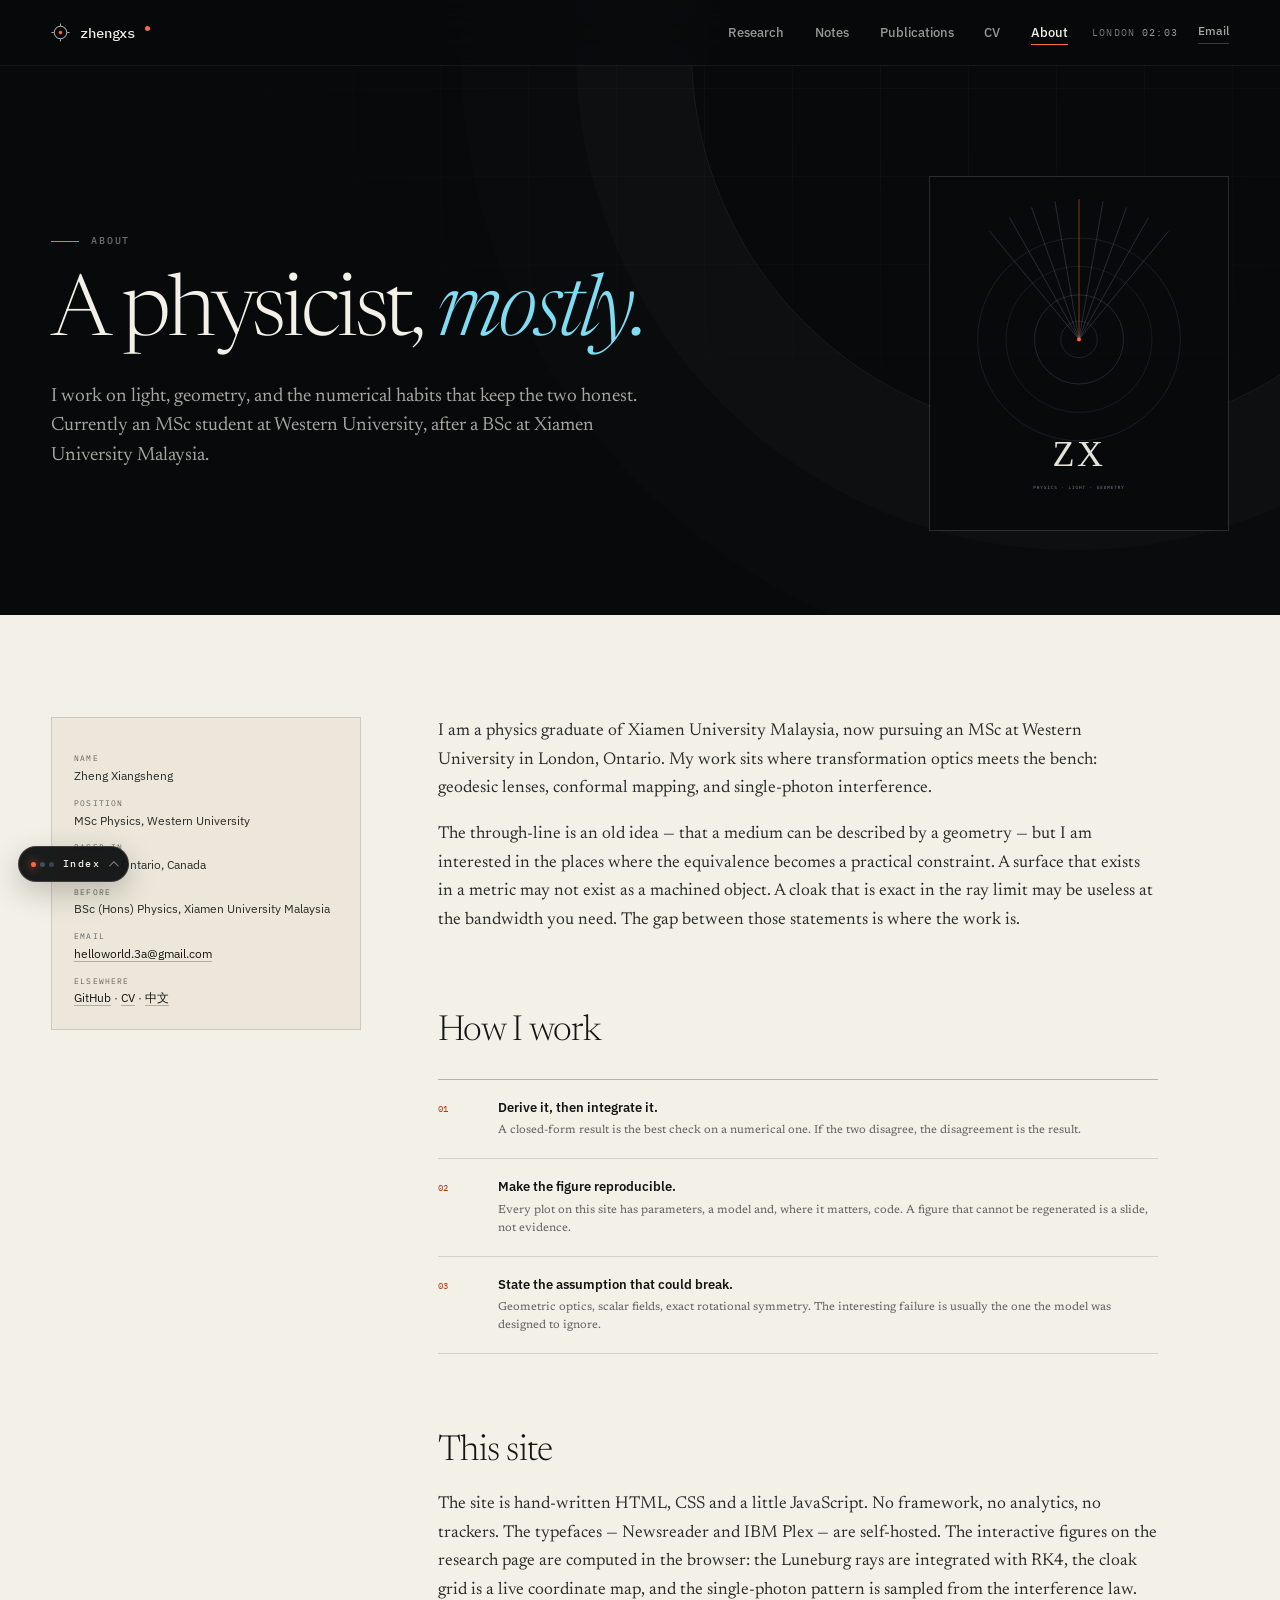
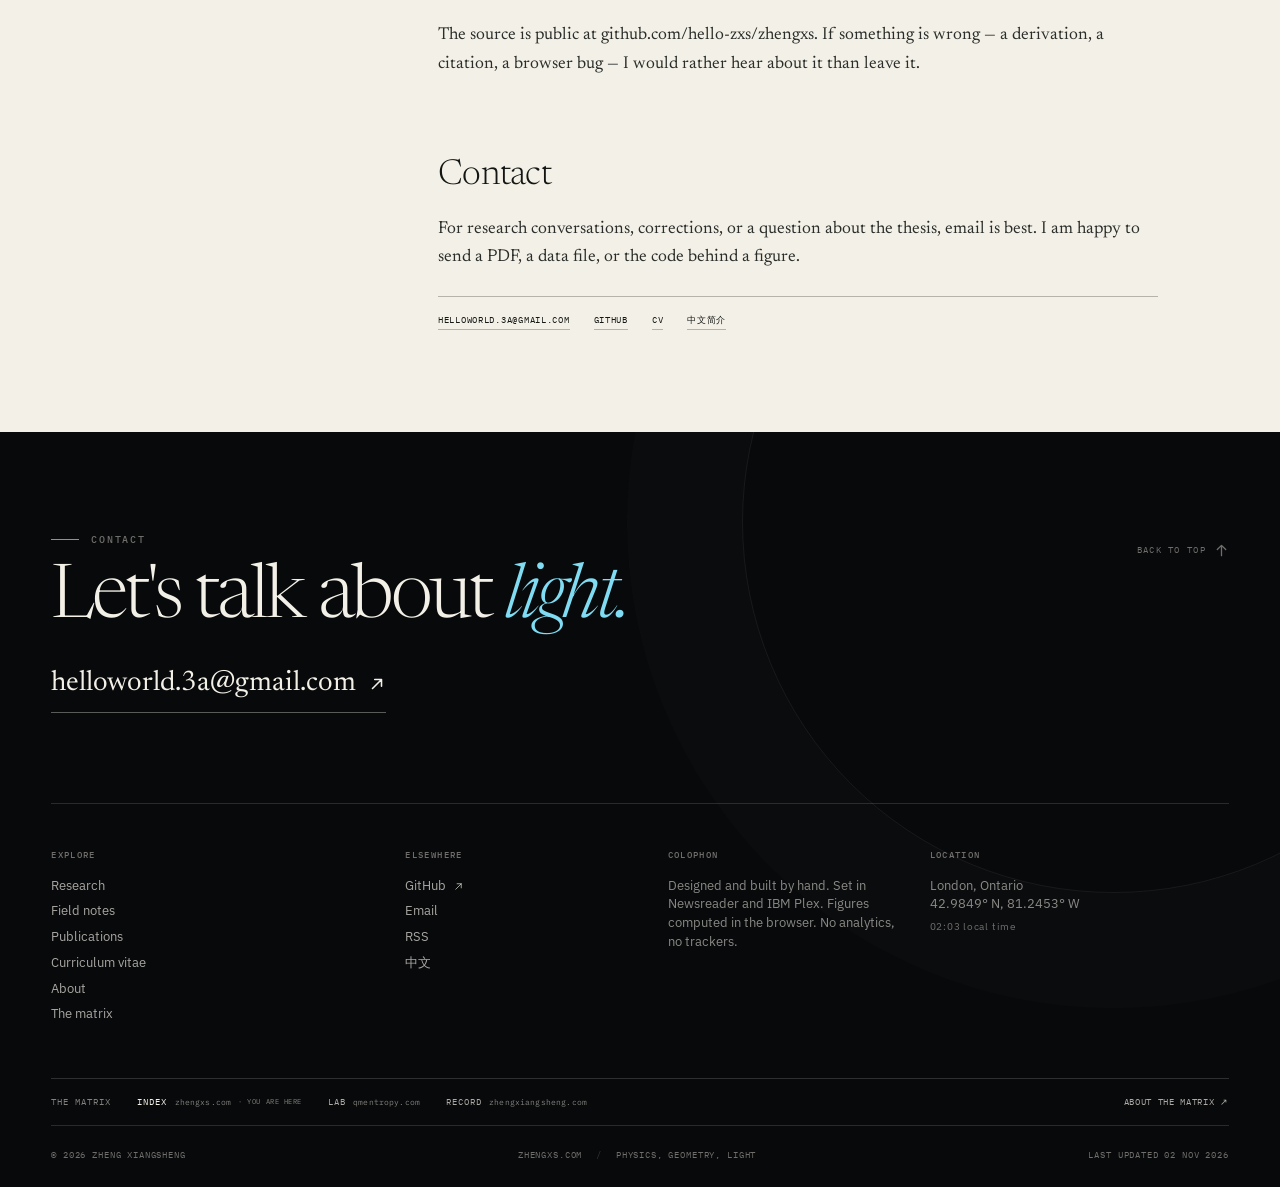
==== commit baa61723: "Add the matrix: portable dock, matrix page, home section, Chinese name" ====
--- a/about/index.html
+++ b/about/index.html
@@ -9,6 +9,7 @@
 <link rel="canonical" href="https://zhengxs.com/about/">
 <meta name="theme-color" content="#08090B">
 <meta name="color-scheme" content="light">
+<meta name="matrix-site" content="index">
 <meta name="robots" content="index, follow">
 
 <meta property="og:type" content="profile">
@@ -37,6 +38,7 @@
 <link rel="preload" href="/assets/fonts/plex-sans-var.woff2" as="font" type="font/woff2" crossorigin>
 <link rel="preload" href="/assets/fonts/plex-mono-400.woff2" as="font" type="font/woff2" crossorigin>
 <link rel="stylesheet" href="/assets/css/site.css">
+<link rel="stylesheet" href="/assets/matrix/matrix.css">
 
 <script>
   document.documentElement.classList.add('js');
@@ -49,6 +51,7 @@
   "@context": "https://schema.org",
   "@type": "Person",
   "name": "Zheng Xiangsheng",
+  "alternateName": "郑翔升",
   "url": "https://zhengxs.com/",
   "jobTitle": "Physics MSc student",
   "affiliation": {
@@ -67,7 +70,9 @@
   ],
   "email": "mailto:helloworld.3a@gmail.com",
   "sameAs": [
-    "https://github.com/hello-zxs"
+    "https://github.com/hello-zxs",
+    "https://qmentropy.com/",
+    "https://zhengxiangsheng.com/"
   ]
 }
 </script>
@@ -100,7 +105,7 @@
 </header>
 <div class="menu" id="site-menu" aria-hidden="true">
   <nav class="menu__nav" aria-label="Menu">
-    <a href="/"><span>Home</span><em aria-hidden="true">01</em></a><a href="/research/"><span>Research</span><em aria-hidden="true">02</em></a><a href="/notes/"><span>Notes</span><em aria-hidden="true">03</em></a><a href="/publications/"><span>Publications</span><em aria-hidden="true">04</em></a><a href="/cv/"><span>CV</span><em aria-hidden="true">05</em></a><a href="/about/" class="is-active"><span>About</span><em aria-hidden="true">06</em></a><a href="/zh/"><span>中文</span><em aria-hidden="true">07</em></a>
+    <a href="/"><span>Home</span><em aria-hidden="true">01</em></a><a href="/research/"><span>Research</span><em aria-hidden="true">02</em></a><a href="/notes/"><span>Notes</span><em aria-hidden="true">03</em></a><a href="/publications/"><span>Publications</span><em aria-hidden="true">04</em></a><a href="/cv/"><span>CV</span><em aria-hidden="true">05</em></a><a href="/about/" class="is-active"><span>About</span><em aria-hidden="true">06</em></a><a href="/matrix/"><span>The matrix</span><em aria-hidden="true">07</em></a><a href="/zh/"><span>中文</span><em aria-hidden="true">08</em></a>
   </nav>
   <div class="menu__foot">
     <div>Physics MSc · Western University<br>London, Ontario, Canada</div>
@@ -214,6 +219,7 @@
         <a href="/publications/">Publications</a>
         <a href="/cv/">Curriculum vitae</a>
         <a href="/about/">About</a>
+        <a href="/matrix/">The matrix</a>
       </div>
       <div class="footer__col">
         <h3>Elsewhere</h3>
@@ -232,6 +238,13 @@
         <p class="mono"><span data-clock>--:--</span> local time</p>
       </div>
     </div>
+    <nav class="mx-strip" aria-label="The matrix">
+      <span class="mx-strip__label">The matrix</span>
+      <a data-site="index" class="is-current" aria-current="page" href="https://zhengxs.com/">Index <em>zhengxs.com</em></a>
+      <a data-site="lab" href="https://qmentropy.com/">Lab <em>qmentropy.com</em></a>
+      <a data-site="record" href="https://zhengxiangsheng.com/">Record <em>zhengxiangsheng.com</em></a>
+      <a class="mx-strip__about" href="/matrix/">About the matrix &nearr;</a>
+    </nav>
     <div class="footer__bottom">
       <span>© 2026 Zheng Xiangsheng</span>
       <span>zhengxs.com <span class="dotsep">/</span> Physics, geometry, light</span>
@@ -241,6 +254,7 @@
 </footer>
 
 <script defer src="/assets/js/site.js"></script>
+<script defer src="/assets/matrix/matrix.js"></script>
 
 </body>
 </html>
--- a/assets/css/site.css
+++ b/assets/css/site.css
@@ -312,6 +312,9 @@
 .section-head__aside a {
   color: var(--ink);
 }
+.section-head__aside .text-link {
+  white-space: nowrap;
+}
 
 /* links */
 .link {
@@ -1279,6 +1282,210 @@
 }
 
 /* --------------------------------------------------------------------------
+   matrix home
+   -------------------------------------------------------------------------- */
+.matrix-home {
+  border-top: 1px solid var(--hair);
+  padding-top: clamp(58px, 7vw, 92px);
+}
+.matrix-home__grid {
+  display: grid;
+  grid-template-columns: repeat(3, minmax(0, 1fr));
+  gap: clamp(14px, 2vw, 26px);
+}
+.matrix-home__card {
+  --role: var(--accent-ink);
+  display: flex;
+  flex-direction: column;
+  min-height: 240px;
+  padding: 22px 22px 20px;
+  border-top: 2px solid var(--role);
+  background: rgba(255, 255, 255, 0.26);
+  transition: background-color 0.3s var(--ease), transform 0.3s var(--ease);
+}
+.matrix-home__card[data-site="lab"] {
+  --role: #0e6f7a;
+}
+.matrix-home__card[data-site="record"] {
+  --role: #1f3a93;
+}
+.matrix-home__card:hover {
+  background: rgba(255, 255, 255, 0.5);
+  transform: translateY(-2px);
+}
+.matrix-home__no {
+  font-family: var(--mono);
+  font-size: 8.5px;
+  letter-spacing: 0.14em;
+  text-transform: uppercase;
+  color: var(--role);
+}
+.matrix-home__card h3 {
+  margin-top: 24px;
+  font-family: var(--serif);
+  font-weight: 300;
+  font-size: clamp(1.55rem, 2.1vw, 2rem);
+  line-height: 1.05;
+  letter-spacing: -0.02em;
+}
+.matrix-home__card p {
+  max-width: 30ch;
+  margin-top: 10px;
+  font-family: var(--sans);
+  font-size: 13px;
+  line-height: 1.55;
+  color: var(--muted);
+}
+.matrix-home__meta {
+  display: flex;
+  align-items: baseline;
+  justify-content: space-between;
+  gap: 12px;
+  margin-top: auto;
+  padding-top: 22px;
+  border-top: 1px solid var(--hair);
+  font-family: var(--mono);
+  font-size: 8.5px;
+  letter-spacing: 0.06em;
+  color: var(--ink);
+}
+.matrix-home__meta em {
+  font-style: normal;
+  letter-spacing: 0.04em;
+  color: var(--role);
+}
+
+/* --------------------------------------------------------------------------
+   matrix page
+   -------------------------------------------------------------------------- */
+.matrix-map {
+  display: grid;
+  grid-template-columns: repeat(3, minmax(0, 1fr));
+  gap: 1px;
+  margin-top: clamp(42px, 6vw, 72px);
+  background: var(--hair);
+  border: 1px solid var(--hair);
+}
+.matrix-node {
+  --role: var(--accent-ink);
+  display: flex;
+  flex-direction: column;
+  min-height: 280px;
+  padding: 26px 24px 24px;
+  background: var(--paper);
+  border-top: 3px solid var(--role);
+  transition: background-color 0.3s var(--ease);
+}
+.matrix-node[data-site="lab"] { --role: #0e6f7a; }
+.matrix-node[data-site="record"] { --role: #1f3a93; }
+.matrix-node:hover { background: var(--paper-2); }
+.matrix-node__role {
+  font-family: var(--mono);
+  font-size: 8.5px;
+  letter-spacing: 0.14em;
+  text-transform: uppercase;
+  color: var(--role);
+}
+.matrix-node h2 {
+  max-width: 12ch;
+  margin-top: 30px;
+  font-family: var(--serif);
+  font-weight: 300;
+  font-size: clamp(1.7rem, 2.4vw, 2.35rem);
+  line-height: 1.02;
+  letter-spacing: -0.025em;
+}
+.matrix-node p {
+  max-width: 30ch;
+  margin-top: 12px;
+  font-family: var(--sans);
+  font-size: 13px;
+  line-height: 1.55;
+  color: var(--muted);
+}
+.matrix-node__domain {
+  display: flex;
+  align-items: baseline;
+  justify-content: space-between;
+  gap: 12px;
+  margin-top: auto;
+  padding-top: 22px;
+  border-top: 1px solid var(--hair);
+  font-family: var(--mono);
+  font-size: 8.5px;
+  letter-spacing: 0.05em;
+  color: var(--ink);
+}
+.matrix-node__domain em {
+  font-style: normal;
+  color: var(--role);
+}
+.matrix-prose {
+  max-width: 780px;
+  margin: clamp(54px, 7vw, 88px) auto 0;
+}
+.matrix-prose h2 {
+  margin-top: 2.3em;
+}
+.matrix-prose h2:first-child {
+  margin-top: 0;
+}
+.matrix-table-wrap {
+  overflow-x: auto;
+  margin: 1.4em 0 2em;
+}
+.matrix-table-wrap table {
+  margin: 0;
+  min-width: 620px;
+}
+.matrix-swatches {
+  display: grid;
+  grid-template-columns: repeat(4, minmax(0, 1fr));
+  gap: 1px;
+  margin: 1.8em 0 2.4em;
+  background: var(--hair);
+  border: 1px solid var(--hair);
+}
+.matrix-swatch {
+  --role: var(--accent-ink);
+  display: flex;
+  flex-direction: column;
+  gap: 5px;
+  padding: 16px 14px 18px;
+  background: var(--paper);
+  border-top: 2px solid var(--role);
+}
+.matrix-swatch[data-site="lab"] { --role: #0e6f7a; }
+.matrix-swatch[data-site="record"] { --role: #1f3a93; }
+.matrix-swatch[data-site="base"] { --role: var(--ink); }
+.matrix-swatch i {
+  width: 9px;
+  height: 9px;
+  border-radius: 50%;
+  background: var(--role);
+  margin-bottom: 5px;
+}
+.matrix-swatch span {
+  font-family: var(--mono);
+  font-size: 8px;
+  letter-spacing: 0.12em;
+  text-transform: uppercase;
+  color: var(--muted);
+}
+.matrix-swatch b {
+  font-family: var(--mono);
+  font-size: 9px;
+  font-weight: 500;
+  color: var(--ink);
+}
+.matrix-swatch em {
+  font-style: normal;
+  font-family: var(--mono);
+  font-size: 8px;
+  color: var(--muted);
+}
+
+/* --------------------------------------------------------------------------
    footer
    -------------------------------------------------------------------------- */
 .footer {
@@ -3354,6 +3561,12 @@
   .now__grid {
     grid-template-columns: 1fr 1fr;
   }
+  .matrix-home__grid {
+    grid-template-columns: 1fr;
+  }
+  .matrix-home__card {
+    min-height: 0;
+  }
   .now__cell:nth-child(3) {
     border-left: 0;
     padding-left: 0;
@@ -3554,6 +3767,19 @@
   }
   .now__grid {
     grid-template-columns: 1fr;
+  }
+  .matrix-home__grid {
+    grid-template-columns: 1fr;
+  }
+  .matrix-home__card {
+    min-height: 0;
+  }
+  .matrix-page .matrix-map,
+  .matrix-map {
+    grid-template-columns: 1fr;
+  }
+  .matrix-swatches {
+    grid-template-columns: 1fr 1fr;
   }
   .now__cell,
   .now__cell + .now__cell {
--- a/assets/matrix/matrix.css
+++ b/assets/matrix/matrix.css
@@ -0,0 +1,369 @@
+/* ==========================================================================
+   THE MATRIX — a portable three-site layer
+   Two lines to install:
+     <link rel="stylesheet" href="/assets/matrix/matrix.css">
+     <script defer src="/assets/matrix/matrix.js"></script>
+   Set <meta name="matrix-site" content="index|lab|record"> on each site.
+   ========================================================================== */
+
+@font-face {
+  font-family: "Matrix Newsreader";
+  src: url("../fonts/newsreader-var.woff2") format("woff2");
+  font-weight: 200 800;
+  font-style: normal;
+  font-display: swap;
+}
+@font-face {
+  font-family: "Matrix Mono";
+  src: url("../fonts/plex-mono-400.woff2") format("woff2");
+  font-weight: 400;
+  font-style: normal;
+  font-display: swap;
+}
+@font-face {
+  font-family: "Matrix Mono";
+  src: url("../fonts/plex-mono-500.woff2") format("woff2");
+  font-weight: 500;
+  font-style: normal;
+  font-display: swap;
+}
+
+:root {
+  --mx-index: #ff6a3d;
+  --mx-lab: #7fdcf2;
+  --mx-record: #8fa6ff;
+  --mx-bg: rgba(8, 9, 11, 0.92);
+  --mx-fg: #f3f0e7;
+  --mx-muted: rgba(243, 240, 231, 0.52);
+  --mx-hair: rgba(243, 240, 231, 0.16);
+  --mx-hair-strong: rgba(243, 240, 231, 0.28);
+  --mx-serif: "Matrix Newsreader", "Newsreader", Georgia, serif;
+  --mx-mono: "Matrix Mono", "IBM Plex Mono", ui-monospace, SFMono-Regular, Consolas, monospace;
+  --mx-ease: cubic-bezier(0.22, 1, 0.36, 1);
+}
+
+/* ---------- dock ---------------------------------------------------------- */
+.mx-dock {
+  position: fixed;
+  left: 18px;
+  bottom: 18px;
+  z-index: 500;
+  font-family: var(--mx-mono);
+  font-size: 10px;
+  line-height: 1;
+  letter-spacing: 0.08em;
+  text-transform: uppercase;
+  transition: opacity 0.35s var(--mx-ease), transform 0.35s var(--mx-ease);
+}
+.mx-dock.is-hidden {
+  opacity: 0;
+  transform: translateY(8px);
+  pointer-events: none;
+}
+body.menu-open .mx-dock {
+  opacity: 0;
+  pointer-events: none;
+}
+.mx-btn {
+  display: inline-flex;
+  align-items: center;
+  gap: 9px;
+  height: 36px;
+  padding: 0 12px;
+  border: 1px solid var(--mx-hair);
+  border-radius: 999px;
+  background: var(--mx-bg);
+  color: var(--mx-fg);
+  -webkit-backdrop-filter: blur(16px) saturate(140%);
+  backdrop-filter: blur(16px) saturate(140%);
+  box-shadow: 0 10px 30px rgba(0, 0, 0, 0.22);
+  cursor: pointer;
+  transition: border-color 0.25s var(--mx-ease), background-color 0.25s var(--mx-ease);
+}
+.mx-btn:hover {
+  border-color: var(--mx-hair-strong);
+  background: rgba(8, 9, 11, 0.97);
+}
+.mx-dots {
+  display: inline-flex;
+  align-items: center;
+  gap: 4px;
+}
+.mx-dots i {
+  display: block;
+  width: 5px;
+  height: 5px;
+  border-radius: 50%;
+  background: var(--mx-c, var(--mx-fg));
+  opacity: 0.28;
+}
+.mx-dots i[data-role="index"] { --mx-c: var(--mx-index); }
+.mx-dots i[data-role="lab"] { --mx-c: var(--mx-lab); }
+.mx-dots i[data-role="record"] { --mx-c: var(--mx-record); }
+.mx-dots i.is-current {
+  opacity: 1;
+  box-shadow: 0 0 10px var(--mx-c);
+}
+.mx-label {
+  min-width: 3.6em;
+  text-align: left;
+  font-weight: 500;
+  letter-spacing: 0.14em;
+}
+.mx-chev {
+  width: 7px;
+  height: 7px;
+  border-top: 1px solid var(--mx-muted);
+  border-right: 1px solid var(--mx-muted);
+  transform: rotate(-45deg) translateY(2px);
+  transition: transform 0.25s var(--mx-ease);
+}
+.mx-dock.is-open .mx-chev {
+  transform: rotate(135deg) translateY(-1px);
+}
+
+/* ---------- panel --------------------------------------------------------- */
+.mx-panel {
+  position: absolute;
+  left: 0;
+  bottom: calc(100% + 10px);
+  width: 352px;
+  max-width: calc(100vw - 24px);
+  max-height: min(520px, calc(100vh - 110px));
+  overflow-y: auto;
+  background: #090a0c;
+  color: var(--mx-fg);
+  border: 1px solid var(--mx-hair);
+  box-shadow: 0 30px 80px rgba(0, 0, 0, 0.5);
+  opacity: 0;
+  visibility: hidden;
+  transform: translateY(7px);
+  transition: opacity 0.3s var(--mx-ease), transform 0.3s var(--mx-ease), visibility 0.3s;
+}
+.mx-dock.is-open .mx-panel {
+  opacity: 1;
+  visibility: visible;
+  transform: none;
+}
+.mx-panel__head {
+  display: flex;
+  align-items: baseline;
+  justify-content: space-between;
+  gap: 16px;
+  padding: 15px 16px 13px;
+  border-bottom: 1px solid var(--mx-hair);
+}
+.mx-panel__head span {
+  font-size: 8.5px;
+  letter-spacing: 0.18em;
+  color: var(--mx-muted);
+}
+.mx-panel__head strong {
+  font-family: var(--mx-serif);
+  font-size: 17px;
+  font-weight: 400;
+  letter-spacing: -0.01em;
+  text-transform: none;
+  color: var(--mx-fg);
+}
+.mx-item {
+  position: relative;
+  display: grid;
+  grid-template-columns: 7px minmax(0, 1fr) auto;
+  column-gap: 11px;
+  row-gap: 4px;
+  padding: 13px 16px 14px;
+  border-bottom: 1px solid var(--mx-hair);
+  color: var(--mx-fg);
+  transition: background-color 0.2s var(--mx-ease);
+}
+.mx-item:hover {
+  background: rgba(243, 240, 231, 0.045);
+}
+.mx-item:focus-visible {
+  outline: 2px solid var(--mx-lab);
+  outline-offset: -2px;
+}
+.mx-dot {
+  width: 7px;
+  height: 7px;
+  margin-top: 5px;
+  border-radius: 50%;
+  background: var(--mx-c);
+}
+.mx-item[data-site="index"] { --mx-c: var(--mx-index); }
+.mx-item[data-site="lab"] { --mx-c: var(--mx-lab); }
+.mx-item[data-site="record"] { --mx-c: var(--mx-record); }
+.mx-item__main {
+  display: flex;
+  align-items: baseline;
+  gap: 8px;
+  min-width: 0;
+}
+.mx-item__main strong {
+  font-family: var(--mx-serif);
+  font-size: 20px;
+  font-weight: 400;
+  line-height: 1;
+  letter-spacing: -0.015em;
+  text-transform: none;
+}
+.mx-domain {
+  font-size: 8.5px;
+  letter-spacing: 0.1em;
+  color: var(--mx-muted);
+  white-space: nowrap;
+}
+.mx-here {
+  font-size: 7.5px;
+  letter-spacing: 0.12em;
+  color: var(--mx-c);
+  opacity: 0;
+}
+.mx-item.is-current .mx-here {
+  opacity: 1;
+}
+.mx-item.is-current {
+  background: rgba(243, 240, 231, 0.03);
+}
+.mx-item small {
+  grid-column: 2 / 4;
+  font-family: var(--mx-mono);
+  font-size: 8.5px;
+  line-height: 1.5;
+  letter-spacing: 0.04em;
+  text-transform: none;
+  color: var(--mx-muted);
+}
+.mx-panel__foot {
+  display: flex;
+  align-items: center;
+  justify-content: space-between;
+  gap: 14px;
+  padding: 12px 16px;
+  font-size: 8px;
+  letter-spacing: 0.1em;
+  color: var(--mx-muted);
+}
+.mx-panel__foot a {
+  color: var(--mx-fg);
+  border-bottom: 1px solid var(--mx-hair-strong);
+  padding-bottom: 2px;
+  transition: border-color 0.2s var(--mx-ease);
+}
+.mx-panel__foot a:hover {
+  border-color: var(--mx-fg);
+}
+.mx-panel__foot span {
+  letter-spacing: 0.05em;
+  text-transform: none;
+}
+
+/* ---------- footer strip -------------------------------------------------- */
+.mx-strip {
+  display: flex;
+  flex-wrap: wrap;
+  align-items: center;
+  gap: 10px 26px;
+  padding: 16px 0;
+  border-top: 1px solid var(--mx-hair);
+  font-family: var(--mx-mono);
+  font-size: 8.5px;
+  letter-spacing: 0.12em;
+  text-transform: uppercase;
+  color: var(--mx-muted);
+}
+.mx-strip__label {
+  color: var(--mx-muted);
+}
+.mx-strip a {
+  display: inline-flex;
+  align-items: center;
+  gap: 7px;
+  color: rgba(243, 240, 231, 0.7);
+  transition: color 0.2s var(--mx-ease);
+}
+.mx-strip a:hover {
+  color: var(--mx-fg);
+}
+.mx-strip i {
+  display: block;
+  width: 5px;
+  height: 5px;
+  border-radius: 50%;
+  background: var(--mx-index);
+}
+.mx-strip a[data-site="lab"] i { background: var(--mx-lab); }
+.mx-strip a[data-site="record"] i { background: var(--mx-record); }
+.mx-strip a.is-current {
+  color: var(--mx-fg);
+}
+.mx-strip a.is-current::after {
+  content: "· you are here";
+  color: var(--mx-muted);
+  font-size: 7px;
+  letter-spacing: 0.08em;
+}
+.mx-strip em {
+  font-style: normal;
+  font-size: 7.5px;
+  letter-spacing: 0.02em;
+  text-transform: none;
+  color: var(--mx-muted);
+}
+.mx-strip__about {
+  margin-left: auto;
+  letter-spacing: 0.08em;
+}
+.mx-strip__about::before {
+  display: none;
+}
+.mx-strip--light {
+  --mx-fg: #15171b;
+  --mx-muted: #6b6f77;
+  --mx-hair: rgba(21, 23, 27, 0.14);
+  --mx-hair-strong: rgba(21, 23, 27, 0.28);
+}
+.mx-strip--light a {
+  color: #3c4048;
+}
+.mx-strip--light a:hover,
+.mx-strip--light a.is-current {
+  color: #15171b;
+}
+.mx-strip--light i {
+  background: #a8432a;
+}
+.mx-strip--light a[data-site="lab"] i { background: #0e6f7a; }
+.mx-strip--light a[data-site="record"] i { background: #1f3a93; }
+
+@media (max-width: 560px) {
+  .mx-dock {
+    display: none;
+  }
+  .mx-btn {
+    height: 34px;
+    padding: 0 10px;
+    font-size: 9px;
+  }
+  .mx-label {
+    min-width: 0;
+  }
+  .mx-panel {
+    width: calc(100vw - 24px);
+  }
+  .mx-strip {
+    gap: 8px 16px;
+    font-size: 8px;
+  }
+  .mx-strip__about {
+    margin-left: 0;
+    width: 100%;
+  }
+}
+
+@media print {
+  .mx-dock {
+    display: none !important;
+  }
+}
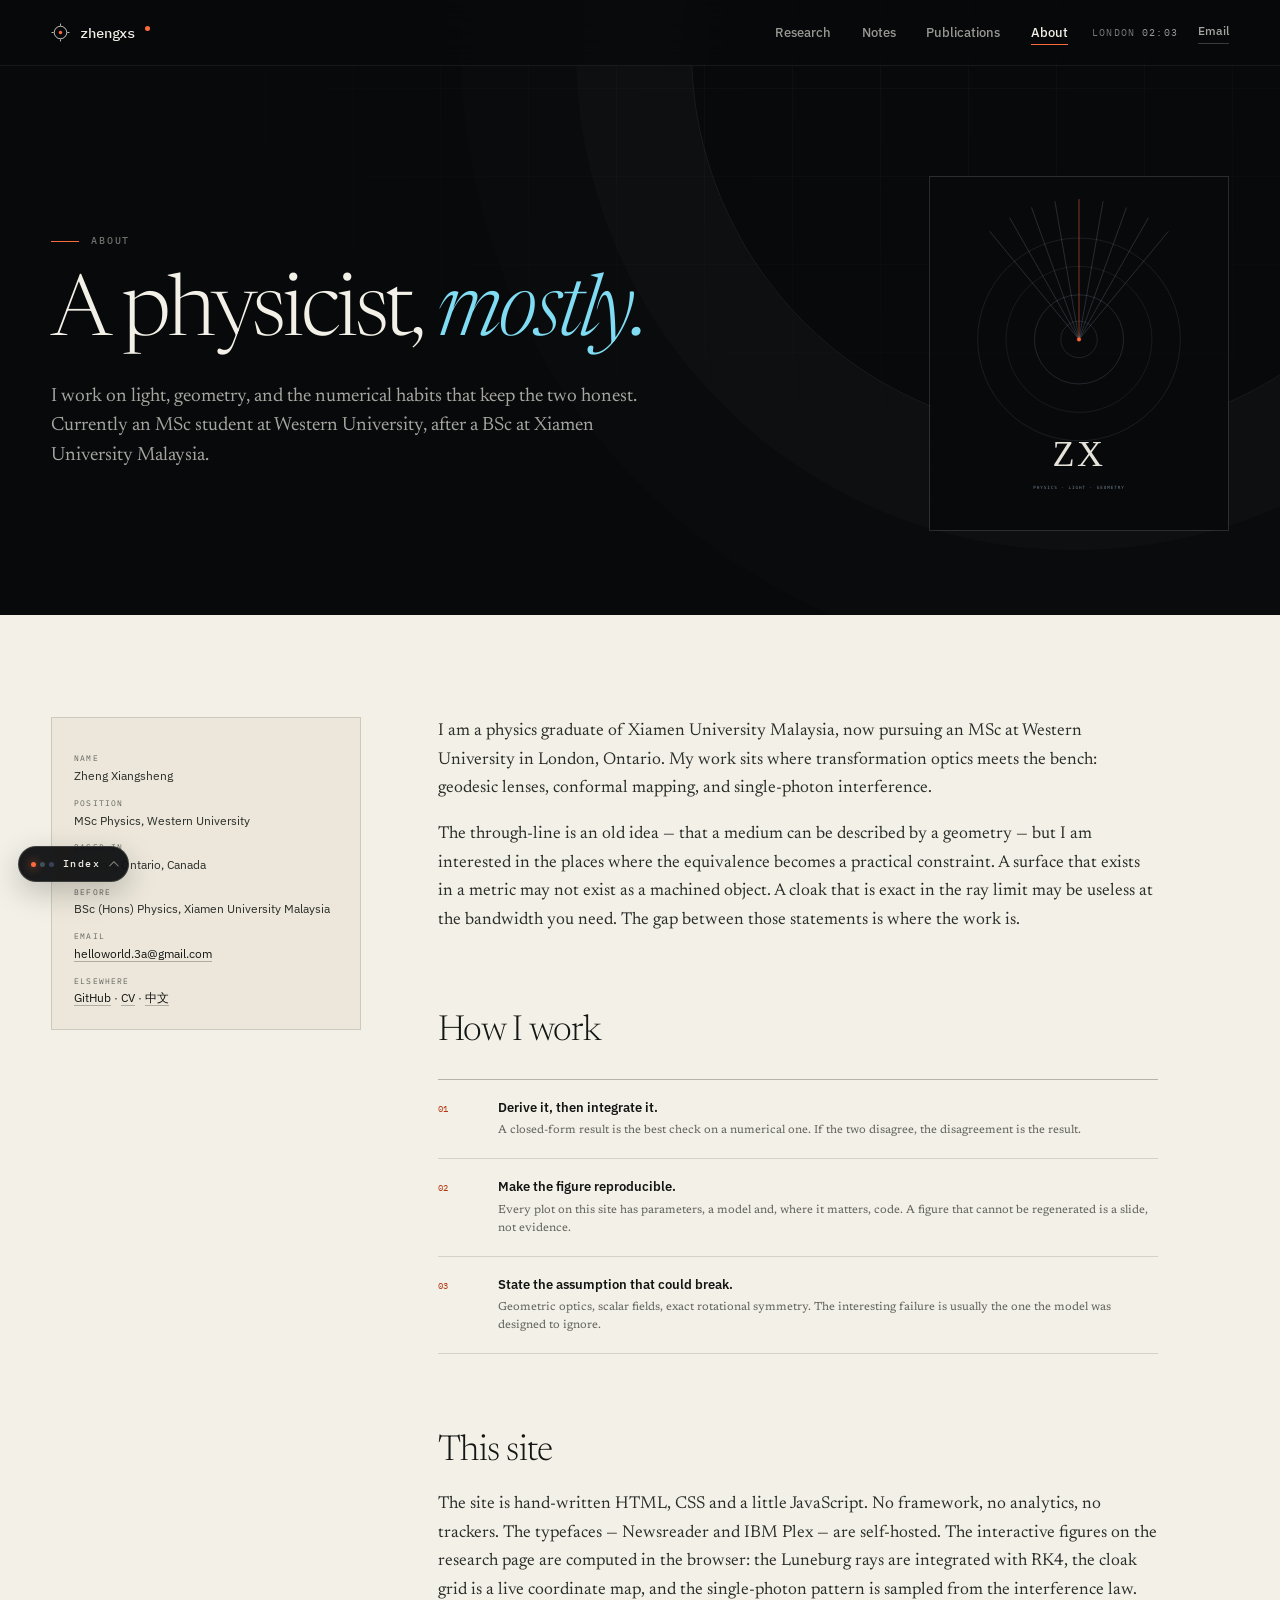
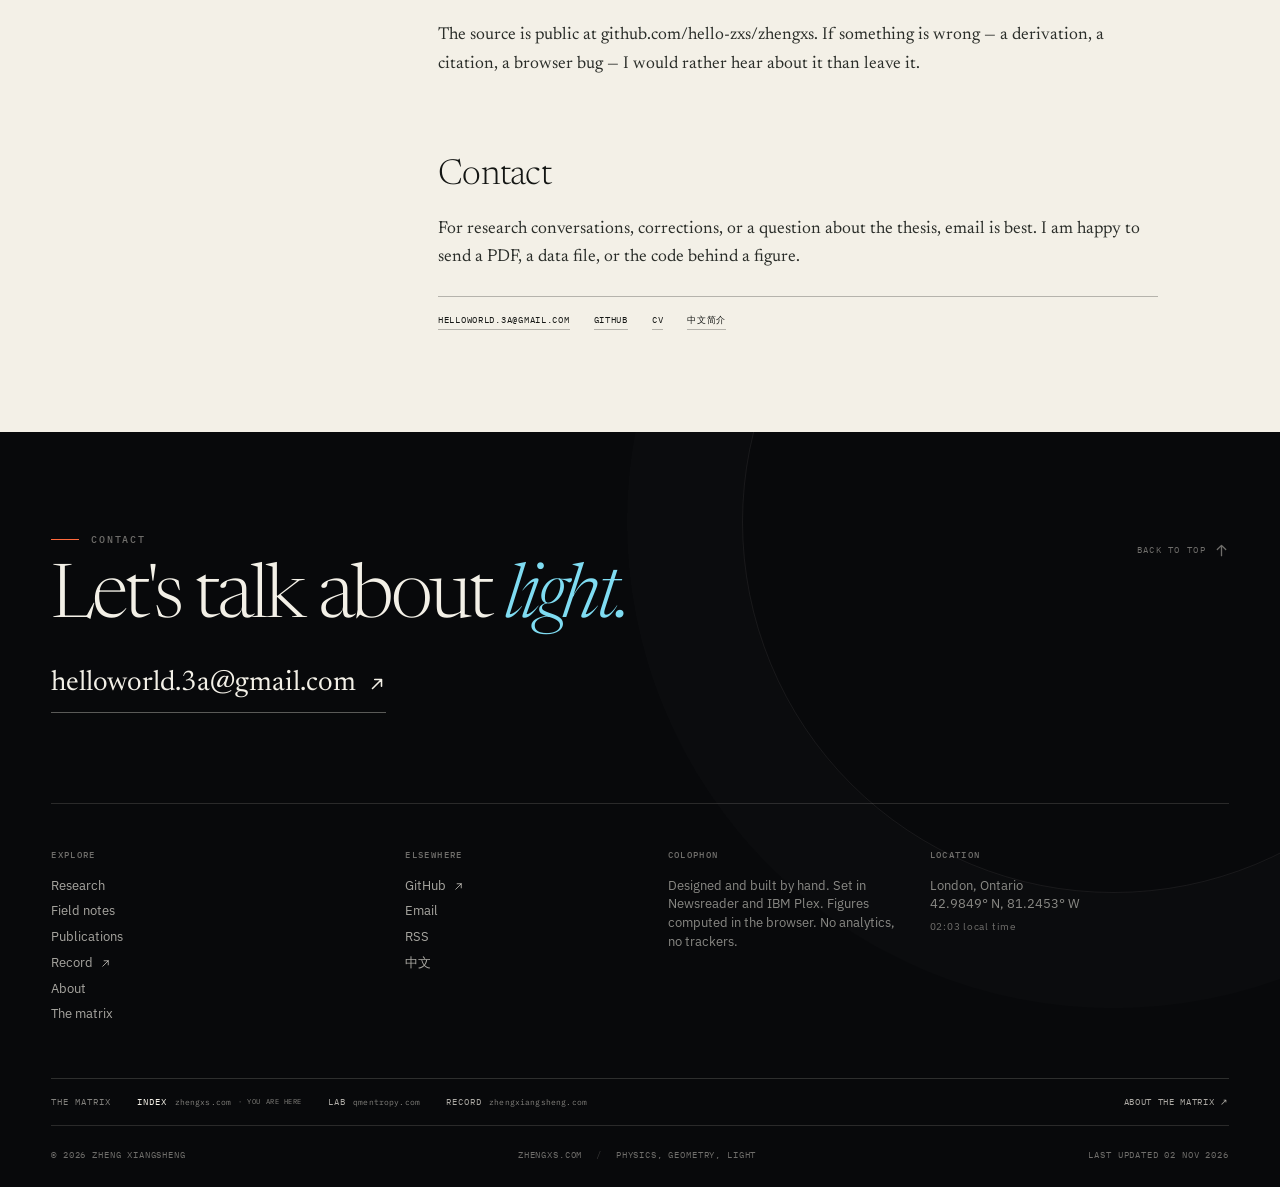
==== commit 6365b10b: "Let the Record own the CV: remove the duplicate from the Index nav" ====
--- a/about/index.html
+++ b/about/index.html
@@ -91,7 +91,7 @@
       <span>zhengxs</span><span class="brand__dot" aria-hidden="true"></span>
     </a>
     <nav class="nav__links" aria-label="Primary">
-      <a href="/research/">Research</a><a href="/notes/">Notes</a><a href="/publications/">Publications</a><a href="/cv/">CV</a><a href="/about/" class="is-active" aria-current="page">About</a>
+      <a href="/research/">Research</a><a href="/notes/">Notes</a><a href="/publications/">Publications</a><a href="/about/" class="is-active" aria-current="page">About</a>
     </nav>
     <div class="nav__meta">
       <span class="nav__clock" data-clock>LONDON <b>--:--</b></span>
@@ -105,7 +105,7 @@
 </header>
 <div class="menu" id="site-menu" aria-hidden="true">
   <nav class="menu__nav" aria-label="Menu">
-    <a href="/"><span>Home</span><em aria-hidden="true">01</em></a><a href="/research/"><span>Research</span><em aria-hidden="true">02</em></a><a href="/notes/"><span>Notes</span><em aria-hidden="true">03</em></a><a href="/publications/"><span>Publications</span><em aria-hidden="true">04</em></a><a href="/cv/"><span>CV</span><em aria-hidden="true">05</em></a><a href="/about/" class="is-active"><span>About</span><em aria-hidden="true">06</em></a><a href="/matrix/"><span>The matrix</span><em aria-hidden="true">07</em></a><a href="/zh/"><span>中文</span><em aria-hidden="true">08</em></a>
+    <a href="/"><span>Home</span><em aria-hidden="true">01</em></a><a href="/research/"><span>Research</span><em aria-hidden="true">02</em></a><a href="/notes/"><span>Notes</span><em aria-hidden="true">03</em></a><a href="/publications/"><span>Publications</span><em aria-hidden="true">04</em></a><a href="/about/" class="is-active"><span>About</span><em aria-hidden="true">05</em></a><a href="/matrix/"><span>The matrix</span><em aria-hidden="true">06</em></a><a href="/zh/"><span>中文</span><em aria-hidden="true">07</em></a>
   </nav>
   <div class="menu__foot">
     <div>Physics MSc · Western University<br>London, Ontario, Canada</div>
@@ -217,7 +217,7 @@
         <a href="/research/">Research</a>
         <a href="/notes/">Field notes</a>
         <a href="/publications/">Publications</a>
-        <a href="/cv/">Curriculum vitae</a>
+        <a href="https://zhengxiangsheng.com/#record">Record <svg class="arr" viewBox="0 0 16 16" aria-hidden="true"><path d="M4 12 12 4M6 4h6v6"/></svg></a>
         <a href="/about/">About</a>
         <a href="/matrix/">The matrix</a>
       </div>
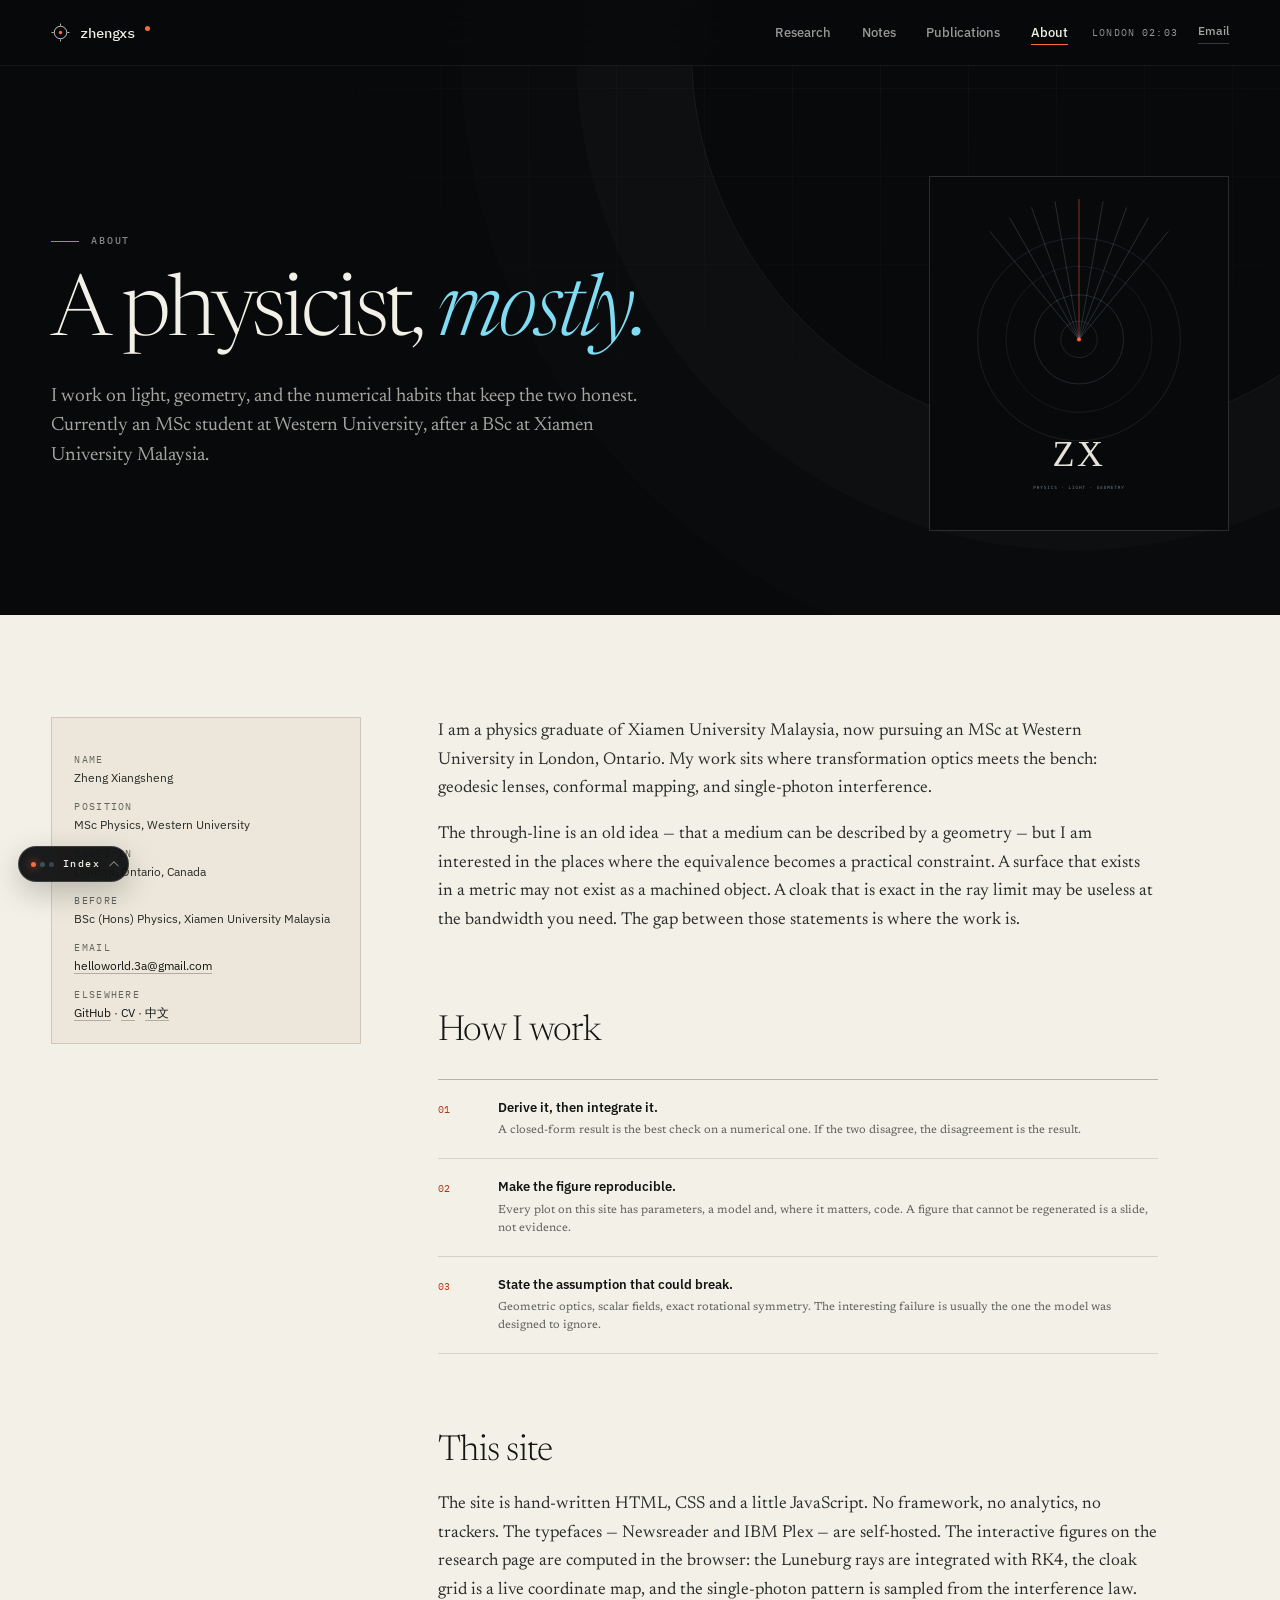
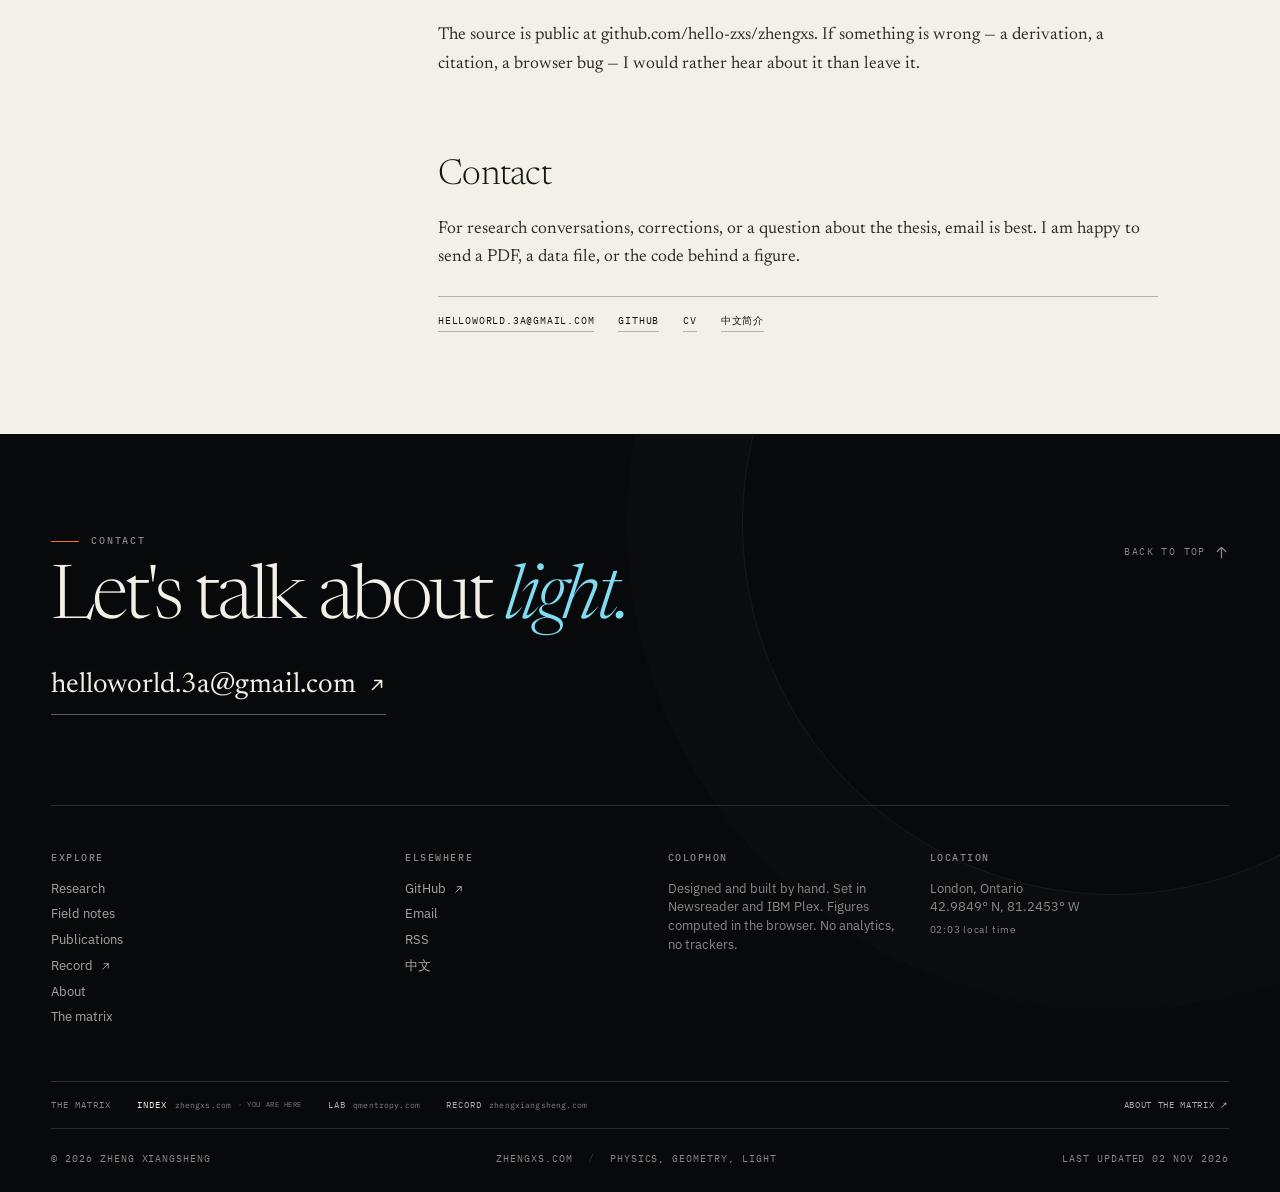
==== commit 68399633: "Give the thesis one canonical home; accessibility and metadata pass Scholarly metadata - The thesis " ====
--- a/about/index.html
+++ b/about/index.html
@@ -50,6 +50,7 @@
 {
   "@context": "https://schema.org",
   "@type": "Person",
+  "@id": "https://zhengxiangsheng.com/#person",
   "name": "Zheng Xiangsheng",
   "alternateName": "郑翔升",
   "url": "https://zhengxs.com/",
--- a/assets/css/site.css
+++ b/assets/css/site.css
@@ -57,7 +57,7 @@
   --hair-dark-2: rgba(243, 240, 231, 0.28);
   --light: #f3f0e7;
   --light-2: rgba(243, 240, 231, 0.68);
-  --light-3: rgba(243, 240, 231, 0.44);
+  --light-3: rgba(243, 240, 231, 0.54);
   --accent: #c2441c;
   --accent-ink: #b23a13;
   --accent-light: #ff6a3d;
@@ -544,7 +544,7 @@
   font-size: 9.5px;
   font-weight: 400;
   letter-spacing: 0.12em;
-  color: rgba(243, 240, 231, 0.48);
+  color: rgba(243, 240, 231, 0.58);
   white-space: nowrap;
   font-variant-numeric: tabular-nums;
 }
@@ -786,11 +786,11 @@
   align-items: flex-end;
   gap: 7px;
   font-family: var(--mono);
-  font-size: 9px;
+  font-size: 10px;
   line-height: 1.5;
   letter-spacing: 0.14em;
   text-transform: uppercase;
-  color: rgba(243, 240, 231, 0.38);
+  color: rgba(243, 240, 231, 0.52);
   text-align: right;
   pointer-events: none;
 }
@@ -807,10 +807,10 @@
   align-items: center;
   gap: 9px;
   font-family: var(--mono);
-  font-size: 9px;
+  font-size: 10px;
   letter-spacing: 0.14em;
   text-transform: uppercase;
-  color: rgba(243, 240, 231, 0.32);
+  color: rgba(243, 240, 231, 0.5);
   pointer-events: none;
 }
 .hero__hint i {
@@ -841,7 +841,7 @@
   display: block;
   margin-bottom: 6px;
   font-family: var(--mono);
-  font-size: 8.5px;
+  font-size: 9.5px;
   font-weight: 500;
   letter-spacing: 0.16em;
   text-transform: uppercase;
@@ -872,11 +872,11 @@
   bottom: 96px;
   max-width: 360px;
   font-family: var(--mono);
-  font-size: 8.5px;
+  font-size: 9.5px;
   line-height: 1.6;
   letter-spacing: 0.1em;
   text-transform: uppercase;
-  color: rgba(243, 240, 231, 0.3);
+  color: rgba(243, 240, 231, 0.5);
   pointer-events: none;
 }
 
@@ -1009,7 +1009,7 @@
 }
 .thread__tag {
   font-family: var(--mono);
-  font-size: 8.5px;
+  font-size: 9.5px;
   letter-spacing: 0.12em;
   text-transform: uppercase;
   color: var(--muted);
@@ -1036,7 +1036,7 @@
   margin-top: auto;
   padding-top: 18px;
   font-family: var(--mono);
-  font-size: 9px;
+  font-size: 10px;
   letter-spacing: 0.14em;
   text-transform: uppercase;
   color: var(--ink);
@@ -1114,7 +1114,7 @@
   gap: 8px 24px;
   margin-top: 22px;
   font-family: var(--mono);
-  font-size: 9px;
+  font-size: 10px;
   letter-spacing: 0.12em;
   text-transform: uppercase;
   color: var(--light-3);
@@ -1203,7 +1203,7 @@
   align-items: flex-end;
   gap: 5px;
   font-family: var(--mono);
-  font-size: 8.5px;
+  font-size: 9.5px;
   letter-spacing: 0.1em;
   text-transform: uppercase;
   color: var(--muted);
@@ -1258,7 +1258,7 @@
   display: block;
   margin-bottom: 12px;
   font-family: var(--mono);
-  font-size: 8.5px;
+  font-size: 9.5px;
   letter-spacing: 0.16em;
   text-transform: uppercase;
   color: var(--muted);
@@ -1315,7 +1315,7 @@
 }
 .matrix-home__no {
   font-family: var(--mono);
-  font-size: 8.5px;
+  font-size: 9.5px;
   letter-spacing: 0.14em;
   text-transform: uppercase;
   color: var(--role);
@@ -1345,7 +1345,7 @@
   padding-top: 22px;
   border-top: 1px solid var(--hair);
   font-family: var(--mono);
-  font-size: 8.5px;
+  font-size: 9.5px;
   letter-spacing: 0.06em;
   color: var(--ink);
 }
@@ -1381,7 +1381,7 @@
 .matrix-node:hover { background: var(--paper-2); }
 .matrix-node__role {
   font-family: var(--mono);
-  font-size: 8.5px;
+  font-size: 9.5px;
   letter-spacing: 0.14em;
   text-transform: uppercase;
   color: var(--role);
@@ -1412,7 +1412,7 @@
   padding-top: 22px;
   border-top: 1px solid var(--hair);
   font-family: var(--mono);
-  font-size: 8.5px;
+  font-size: 9.5px;
   letter-spacing: 0.05em;
   color: var(--ink);
 }
@@ -1467,21 +1467,21 @@
 }
 .matrix-swatch span {
   font-family: var(--mono);
-  font-size: 8px;
+  font-size: 9.5px;
   letter-spacing: 0.12em;
   text-transform: uppercase;
   color: var(--muted);
 }
 .matrix-swatch b {
   font-family: var(--mono);
-  font-size: 9px;
+  font-size: 10px;
   font-weight: 500;
   color: var(--ink);
 }
 .matrix-swatch em {
   font-style: normal;
   font-family: var(--mono);
-  font-size: 8px;
+  font-size: 9.5px;
   color: var(--muted);
 }
 
@@ -1556,7 +1556,7 @@
   align-items: center;
   gap: 8px;
   font-family: var(--mono);
-  font-size: 9px;
+  font-size: 10px;
   letter-spacing: 0.14em;
   text-transform: uppercase;
   color: var(--light-3);
@@ -1574,7 +1574,7 @@
 .footer__col h3 {
   margin-bottom: 14px;
   font-family: var(--mono);
-  font-size: 8.5px;
+  font-size: 9.5px;
   font-weight: 500;
   letter-spacing: 0.16em;
   text-transform: uppercase;
@@ -1618,7 +1618,7 @@
   padding-top: 22px;
   border-top: 1px solid var(--hair-dark);
   font-family: var(--mono);
-  font-size: 8.5px;
+  font-size: 9.5px;
   letter-spacing: 0.1em;
   text-transform: uppercase;
   color: var(--light-3);
@@ -1703,7 +1703,7 @@
   flex-direction: column;
   gap: 14px;
   font-family: var(--mono);
-  font-size: 9px;
+  font-size: 10px;
   line-height: 1.7;
   letter-spacing: 0.12em;
   text-transform: uppercase;
@@ -1780,7 +1780,7 @@
 .intro-grid__side dt {
   margin-top: 14px;
   font-family: var(--mono);
-  font-size: 8.5px;
+  font-size: 9.5px;
   letter-spacing: 0.14em;
   text-transform: uppercase;
   color: var(--muted);
@@ -1826,7 +1826,7 @@
 .research-toc__title {
   margin-bottom: 14px;
   font-family: var(--mono);
-  font-size: 8px;
+  font-size: 9.5px;
   letter-spacing: 0.16em;
   text-transform: uppercase;
   color: var(--muted);
@@ -1847,7 +1847,7 @@
 }
 .research-toc a span {
   font-family: var(--mono);
-  font-size: 8.5px;
+  font-size: 9.5px;
   color: var(--accent-ink);
   padding-top: 2px;
 }
@@ -1892,7 +1892,7 @@
   display: block;
   margin-bottom: 14px;
   font-family: var(--mono);
-  font-size: 9px;
+  font-size: 10px;
   letter-spacing: 0.16em;
   color: var(--accent-ink);
 }
@@ -1931,7 +1931,7 @@
 .research-section__notes h3 {
   margin-bottom: 10px;
   font-family: var(--mono);
-  font-size: 8.5px;
+  font-size: 9.5px;
   font-weight: 500;
   letter-spacing: 0.14em;
   text-transform: uppercase;
@@ -2009,7 +2009,7 @@
   padding: 14px 16px;
   border-top: 1px solid var(--hair-dark);
   font-family: var(--mono);
-  font-size: 9px;
+  font-size: 10px;
   letter-spacing: 0.1em;
   text-transform: uppercase;
   color: rgba(243, 240, 231, 0.55);
@@ -2021,7 +2021,7 @@
   min-width: 4.2em;
   font-family: var(--mono);
   color: var(--light);
-  font-size: 9px;
+  font-size: 10px;
 }
 .lab__controls .btn-lab {
   margin-left: 0;
@@ -2029,7 +2029,7 @@
   border: 1px solid var(--hair-dark-2);
   color: var(--light-2);
   font-family: var(--mono);
-  font-size: 9px;
+  font-size: 10px;
   letter-spacing: 0.1em;
   text-transform: uppercase;
   transition: border-color 0.2s var(--ease), color 0.2s var(--ease);
@@ -2062,7 +2062,7 @@
 }
 .figure-caption b {
   font-family: var(--mono);
-  font-size: 9px;
+  font-size: 10px;
   font-weight: 500;
   letter-spacing: 0.1em;
   text-transform: uppercase;
@@ -2153,7 +2153,7 @@
 }
 .pub-block__label {
   font-family: var(--mono);
-  font-size: 9px;
+  font-size: 10px;
   font-weight: 500;
   letter-spacing: 0.14em;
   text-transform: uppercase;
@@ -2173,7 +2173,7 @@
 .pub-item__meta {
   margin-bottom: 10px;
   font-family: var(--mono);
-  font-size: 8.5px;
+  font-size: 9.5px;
   letter-spacing: 0.12em;
   text-transform: uppercase;
   color: var(--accent-ink);
@@ -2214,7 +2214,7 @@
   align-items: flex-end;
   gap: 8px;
   font-family: var(--mono);
-  font-size: 8.5px;
+  font-size: 9.5px;
   letter-spacing: 0.1em;
   text-transform: uppercase;
   color: var(--muted);
@@ -2245,7 +2245,7 @@
 .bibtex summary {
   padding: 10px 12px;
   font-family: var(--mono);
-  font-size: 8.5px;
+  font-size: 9.5px;
   letter-spacing: 0.1em;
   text-transform: uppercase;
   color: var(--muted);
@@ -2368,6 +2368,105 @@
   margin-bottom: 0.8em;
   line-height: 1.55;
 }
+/* dated corrections: a revision list on notes, an inline correction, an erratum box */
+.revisions {
+  list-style: none;
+  margin: 0 0 2.4em;
+  padding: 0;
+  font-size: 0.94rem;
+  line-height: 1.6;
+  color: var(--ink-2);
+}
+.revisions > li {
+  margin: 0;
+  padding: 0.85em 0;
+  border-top: 1px solid var(--hair);
+}
+.revisions > li:last-child {
+  border-bottom: 1px solid var(--hair);
+}
+.prose ul.revisions {
+  padding-left: 0;
+}
+.prose ul.revisions > li {
+  margin-bottom: 0;
+  padding-left: 0;
+}
+.prose ul.revisions > li::before {
+  content: none;
+}
+.revisions b,
+.correction b,
+.erratum h2 {
+  font-family: var(--mono);
+  font-size: 0.72rem;
+  font-weight: 500;
+  letter-spacing: 0.08em;
+  text-transform: uppercase;
+  color: var(--accent-ink);
+}
+.correction,
+.erratum {
+  margin: 2em 0;
+  padding: 1.1em 1.25em;
+  border-left: 2px solid var(--accent);
+  background: var(--paper-2);
+  font-size: 0.94rem;
+  line-height: 1.6;
+  color: var(--ink-2);
+}
+.erratum {
+  max-width: 820px;
+  margin: 24px auto 0;
+  padding: 22px 28px;
+}
+.erratum h2 {
+  margin: 0 0 0.9em;
+}
+.erratum p {
+  margin: 0 0 0.8em;
+}
+.erratum ol {
+  margin: 0 0 0.9em;
+  padding-left: 1.5em;
+  list-style: decimal;
+}
+.erratum li {
+  margin-bottom: 0.7em;
+  padding-left: 0.2em;
+}
+.erratum a:not(.erratum-mark) {
+  color: var(--accent-ink);
+  text-decoration: underline;
+  text-decoration-thickness: 1px;
+  text-underline-offset: 0.18em;
+}
+.erratum p:last-child,
+.erratum li:last-child {
+  margin-bottom: 0;
+}
+.paper-edition,
+.cite-files {
+  margin-top: 14px;
+  font-family: var(--mono);
+  font-size: 0.72rem;
+  letter-spacing: 0.04em;
+  color: var(--muted);
+}
+.paper-edition a,
+.cite-files a {
+  color: var(--accent-ink);
+  text-decoration: underline;
+  text-decoration-thickness: 1px;
+  text-underline-offset: 0.2em;
+}
+.erratum-mark {
+  font-family: var(--mono);
+  font-size: 0.82em;
+  color: var(--accent-ink);
+  text-decoration: none;
+  vertical-align: 0.25em;
+}
 .prose blockquote {
   margin: 2em 0;
   padding: 4px 0 4px 24px;
@@ -2419,7 +2518,7 @@
 }
 .prose figcaption b {
   font-family: var(--mono);
-  font-size: 9px;
+  font-size: 10px;
   font-weight: 500;
   letter-spacing: 0.08em;
   text-transform: uppercase;
@@ -2439,7 +2538,7 @@
   padding-bottom: 8px;
   text-align: left;
   font-family: var(--mono);
-  font-size: 8.5px;
+  font-size: 9.5px;
   letter-spacing: 0.1em;
   text-transform: uppercase;
   color: var(--muted);
@@ -2450,7 +2549,7 @@
   border-bottom: 1px solid var(--hair-2);
   text-align: left;
   font-family: var(--mono);
-  font-size: 8.5px;
+  font-size: 9.5px;
   font-weight: 500;
   letter-spacing: 0.08em;
   text-transform: uppercase;
@@ -2497,7 +2596,7 @@
 }
 .sidenote b {
   font-family: var(--mono);
-  font-size: 8.5px;
+  font-size: 9.5px;
   font-weight: 500;
   letter-spacing: 0.08em;
   color: var(--accent-ink);
@@ -2537,13 +2636,13 @@
 .note-index__row::before {
   content: counter(note, decimal-leading-zero);
   font-family: var(--mono);
-  font-size: 9px;
+  font-size: 10px;
   letter-spacing: 0.1em;
   color: var(--accent-ink);
 }
 .note-index__date {
   font-family: var(--mono);
-  font-size: 9px;
+  font-size: 10px;
   letter-spacing: 0.09em;
   text-transform: uppercase;
   color: var(--muted);
@@ -2569,7 +2668,7 @@
   align-items: flex-end;
   gap: 6px;
   font-family: var(--mono);
-  font-size: 8.5px;
+  font-size: 9.5px;
   letter-spacing: 0.1em;
   text-transform: uppercase;
   color: var(--muted);
@@ -2609,7 +2708,7 @@
   gap: 8px;
   margin-bottom: 34px;
   font-family: var(--mono);
-  font-size: 9px;
+  font-size: 10px;
   letter-spacing: 0.12em;
   text-transform: uppercase;
   color: var(--muted);
@@ -2646,7 +2745,7 @@
   padding-top: 14px;
   border-top: 1px solid var(--hair);
   font-family: var(--mono);
-  font-size: 8.5px;
+  font-size: 9.5px;
   letter-spacing: 0.11em;
   text-transform: uppercase;
   color: var(--muted);
@@ -2670,7 +2769,7 @@
 }
 .note-figure figcaption b {
   font-family: var(--mono);
-  font-size: 9px;
+  font-size: 10px;
   font-weight: 500;
   letter-spacing: 0.08em;
   text-transform: uppercase;
@@ -2702,7 +2801,7 @@
   justify-content: space-between;
   gap: 20px;
   font-family: var(--mono);
-  font-size: 8.5px;
+  font-size: 9.5px;
   letter-spacing: 0.1em;
   text-transform: uppercase;
   color: var(--muted);
@@ -2728,7 +2827,7 @@
 }
 .note-nav span {
   font-family: var(--mono);
-  font-size: 8.5px;
+  font-size: 9.5px;
   letter-spacing: 0.12em;
   text-transform: uppercase;
   color: var(--muted);
@@ -2762,7 +2861,7 @@
   padding-bottom: 16px;
   border-bottom: 1px solid var(--hair-2);
   font-family: var(--mono);
-  font-size: 9px;
+  font-size: 10px;
   letter-spacing: 0.12em;
   text-transform: uppercase;
   color: var(--muted);
@@ -2806,7 +2905,7 @@
 .abstract h2 {
   margin-bottom: 12px;
   font-family: var(--mono);
-  font-size: 8.5px;
+  font-size: 9.5px;
   font-weight: 500;
   letter-spacing: 0.16em;
   text-transform: uppercase;
@@ -2842,7 +2941,7 @@
 .paper-toc h2 {
   margin-bottom: 12px;
   font-family: var(--mono);
-  font-size: 8px;
+  font-size: 9.5px;
   font-weight: 500;
   letter-spacing: 0.16em;
   text-transform: uppercase;
@@ -2907,7 +3006,7 @@
 .paper-refs h2 {
   margin-bottom: 14px;
   font-family: var(--mono);
-  font-size: 8.5px;
+  font-size: 9.5px;
   letter-spacing: 0.16em;
   text-transform: uppercase;
   color: var(--muted);
@@ -2939,7 +3038,7 @@
 .cite-box h2 {
   margin-bottom: 14px;
   font-family: var(--mono);
-  font-size: 8.5px;
+  font-size: 9.5px;
   font-weight: 500;
   letter-spacing: 0.16em;
   text-transform: uppercase;
@@ -2954,7 +3053,7 @@
 }
 .cite-box p b {
   font-family: var(--mono);
-  font-size: 8.5px;
+  font-size: 9.5px;
   letter-spacing: 0.08em;
   color: var(--ink);
   margin-right: 6px;
@@ -2975,7 +3074,7 @@
   padding: 7px 10px;
   border: 1px solid var(--hair-2);
   font-family: var(--mono);
-  font-size: 8px;
+  font-size: 9.5px;
   letter-spacing: 0.1em;
   text-transform: uppercase;
   color: var(--ink-2);
@@ -3011,7 +3110,7 @@
 }
 .cv-header__meta {
   font-family: var(--mono);
-  font-size: 9px;
+  font-size: 10px;
   line-height: 1.7;
   letter-spacing: 0.08em;
   text-align: right;
@@ -3041,7 +3140,7 @@
 }
 .cv-section > h2 {
   font-family: var(--mono);
-  font-size: 8.5px;
+  font-size: 9.5px;
   font-weight: 500;
   letter-spacing: 0.16em;
   text-transform: uppercase;
@@ -3067,7 +3166,7 @@
 }
 .cv-entry__date {
   font-family: var(--mono);
-  font-size: 8.5px;
+  font-size: 9.5px;
   letter-spacing: 0.08em;
   text-transform: uppercase;
   color: var(--muted);
@@ -3114,7 +3213,7 @@
   text-align: left;
   vertical-align: top;
   font-family: var(--mono);
-  font-size: 8.5px;
+  font-size: 9.5px;
   font-weight: 500;
   letter-spacing: 0.08em;
   text-transform: uppercase;
@@ -3129,7 +3228,7 @@
 .cv-note {
   margin-top: 22px;
   font-family: var(--mono);
-  font-size: 8.5px;
+  font-size: 9.5px;
   letter-spacing: 0.08em;
   text-transform: uppercase;
   color: var(--muted);
@@ -3162,7 +3261,7 @@
 .about-card dt {
   margin-top: 12px;
   font-family: var(--mono);
-  font-size: 8px;
+  font-size: 9.5px;
   letter-spacing: 0.14em;
   text-transform: uppercase;
   color: var(--muted);
@@ -3211,7 +3310,7 @@
 }
 .about-principle span {
   font-family: var(--mono);
-  font-size: 9px;
+  font-size: 10px;
   color: var(--accent-ink);
   padding-top: 4px;
 }
@@ -3235,7 +3334,7 @@
   padding-top: 16px;
   border-top: 1px solid var(--hair-2);
   font-family: var(--mono);
-  font-size: 9px;
+  font-size: 10px;
   letter-spacing: 0.08em;
   text-transform: uppercase;
 }
@@ -3309,7 +3408,7 @@
   padding-top: 14px;
   border-top: 1px solid var(--hair);
   font-family: var(--mono);
-  font-size: 9px;
+  font-size: 10px;
   letter-spacing: 0.08em;
   color: var(--muted);
 }
@@ -3709,6 +3808,9 @@
     overflow-x: auto;
     white-space: nowrap;
   }
+  .prose table caption {
+    white-space: normal;
+  }
   .hero {
     min-height: 92svh;
   }
@@ -3719,7 +3821,7 @@
     padding-top: 12px;
   }
   .eyebrow {
-    font-size: 9px;
+    font-size: 10px;
     letter-spacing: 0.12em;
   }
   .display {
@@ -3757,7 +3859,7 @@
   }
   .note-row__date {
     grid-column: 2;
-    font-size: 8.5px;
+    font-size: 9.5px;
   }
   .note-row__main {
     grid-column: 2;
@@ -3878,11 +3980,11 @@
     display: none;
   }
   .paper-head__top {
-    font-size: 8px;
+    font-size: 9.5px;
   }
   .thesis-band__meta {
     gap: 8px 14px;
-    font-size: 8.5px;
+    font-size: 9.5px;
   }
   .abstract {
     padding: 20px;
--- a/assets/matrix/matrix.css
+++ b/assets/matrix/matrix.css
@@ -320,7 +320,7 @@
 }
 .mx-strip--light {
   --mx-fg: #15171b;
-  --mx-muted: #6b6f77;
+  --mx-muted: #575b63;
   --mx-hair: rgba(21, 23, 27, 0.14);
   --mx-hair-strong: rgba(21, 23, 27, 0.28);
 }
